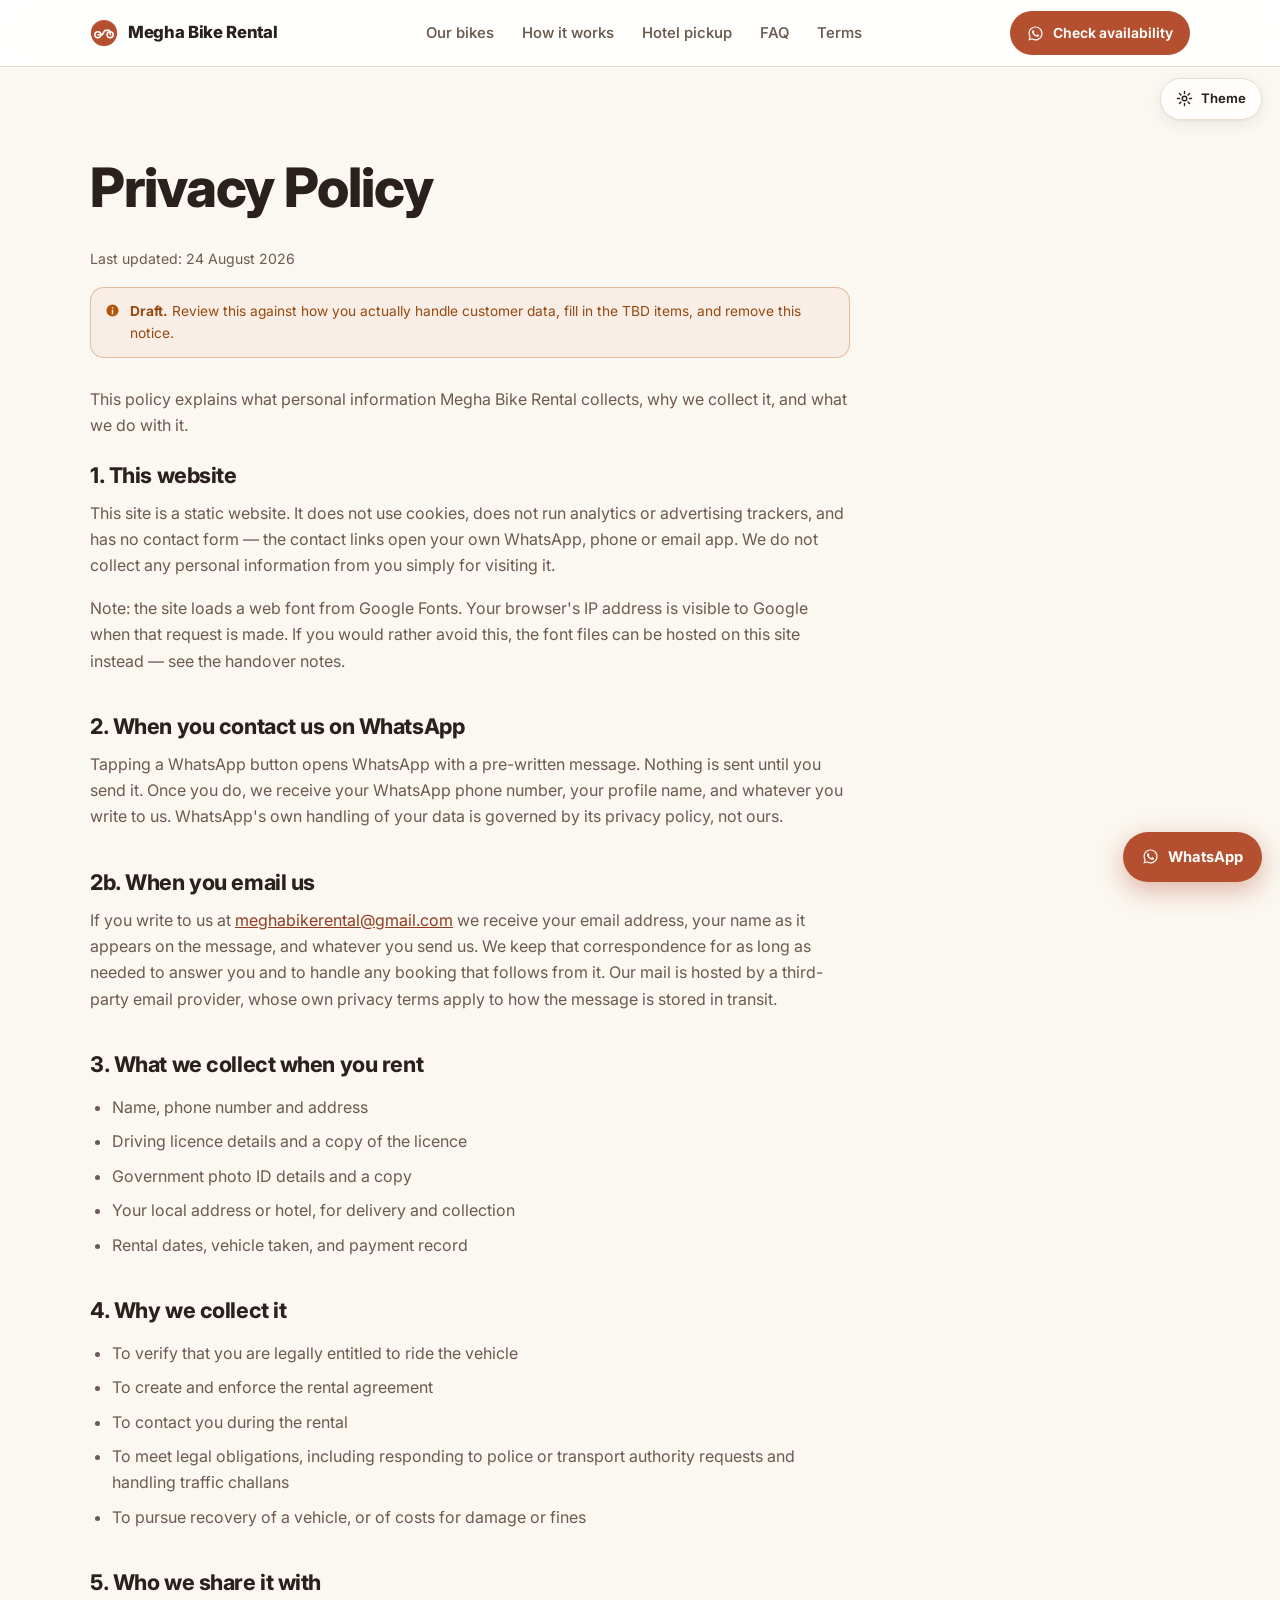
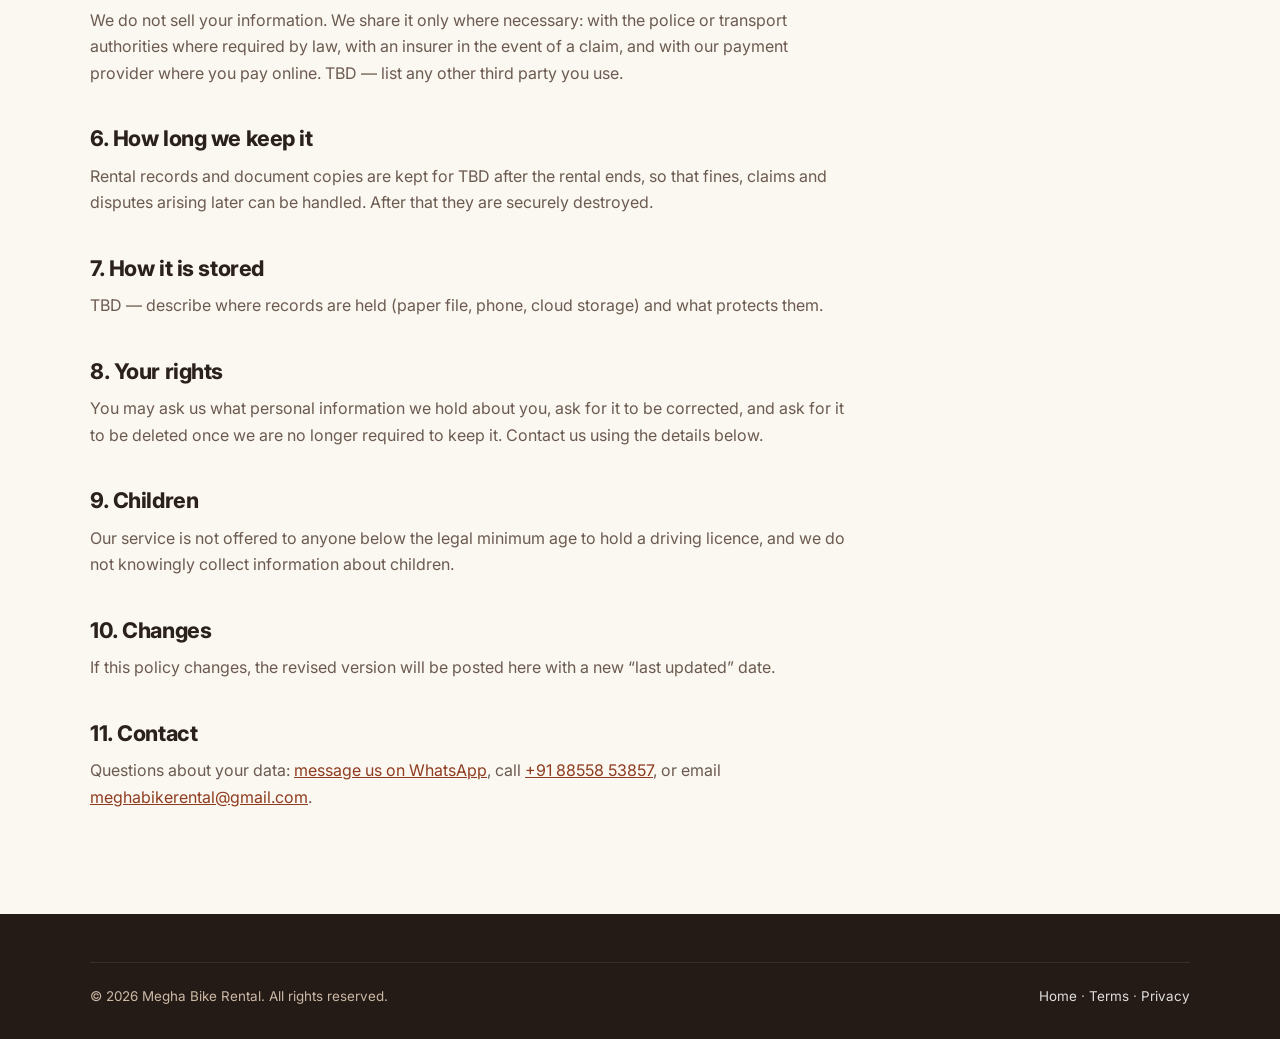
==== privacy.html @ 30ca1829 "Megha Bike Rental website Static site for a bike and scooter rental business in Shillong, Meghalaya." ====
<!DOCTYPE html>
<html lang="en-IN">
<head>
<meta charset="utf-8">
<meta name="viewport" content="width=device-width, initial-scale=1">
<title>Privacy Policy | Megha Bike Rental</title>
<meta name="description" content="How Megha Bike Rental collects, uses and protects the personal information of customers renting bikes in Shillong, Meghalaya.">
<link rel="canonical" href="https://www.meghabikerental.com/privacy.html">
<meta name="robots" content="index, follow">
<meta name="theme-color" content="#b4502f">
<link rel="icon" href="assets/images/favicon.svg" type="image/svg+xml">
<link rel="preconnect" href="https://fonts.googleapis.com">
<link rel="preconnect" href="https://fonts.gstatic.com" crossorigin>
<link rel="stylesheet" href="https://fonts.googleapis.com/css2?family=Inter:wght@400;500;600;700;800&display=swap">
<link rel="stylesheet" href="assets/css/styles.css">
<link rel="stylesheet" href="assets/css/themes.css">
<script>/* no-flash: apply saved theme before first paint (preview tool) */
(function(){try{var v=JSON.parse(localStorage.getItem('mbr-theme'));if(v&&v.palette&&v.finish){var r=document.documentElement;r.setAttribute('data-palette',v.palette);r.setAttribute('data-finish',v.finish);}}catch(e){}})();</script>
<script src="assets/js/theme.js" defer></script>
</head>
<body>
<a class="skip" href="#main">Skip to content</a>
<header class="header">
  <div class="wrap header__bar">
    <a class="logo" href="index.html">
      <svg width="28" height="28" viewBox="0 0 32 32" fill="none" aria-hidden="true">
        <circle cx="16" cy="16" r="15" fill="#b4502f"/>
        <path d="M9 21.5a3.5 3.5 0 1 0 0-7 3.5 3.5 0 0 0 0 7zm14 0a3.5 3.5 0 1 0 0-7 3.5 3.5 0 0 0 0 7z" stroke="#fff" stroke-width="1.8"/>
        <path d="M9 18h5l3-5h5l1.5 5" stroke="#fff" stroke-width="1.8" stroke-linecap="round" stroke-linejoin="round"/>
      </svg>
      <span>Megha Bike Rental</span>
    </a>
    <nav class="nav" aria-label="Main">
      <a href="index.html#fleet">Our bikes</a>
      <a href="index.html#how">How it works</a>
      <a href="index.html#pickup">Hotel pickup</a>
      <a href="index.html#faq">FAQ</a>
      <a href="terms.html">Terms</a>
    </nav>
    <a class="btn btn--wa btn--sm" data-wa href="#">Check availability</a>
  </div>
</header>
<main id="main"><section class="section"><div class="wrap"><div class="legal">
<h1>Privacy Policy</h1>
<p class="legal__updated">Last updated: 24 August 2026</p>

<div class="note" style="margin-bottom:28px">
  <svg width="15" height="15" viewBox="0 0 20 20" fill="currentColor" aria-hidden="true"><path d="M10 2a8 8 0 1 0 0 16 8 8 0 0 0 0-16zm0 3.4a1.1 1.1 0 1 1 0 2.2 1.1 1.1 0 0 1 0-2.2zM11 15H9V9h2z"/></svg>
  <span><strong>Draft.</strong> Review this against how you actually handle
  customer data, fill in the TBD items, and remove this notice.</span>
</div>

<p>This policy explains what personal information Megha Bike Rental collects, why
we collect it, and what we do with it.</p>

<h2>1. This website</h2>
<p>This site is a static website. It does not use cookies, does not run analytics
or advertising trackers, and has no contact form — the contact links open your
own WhatsApp, phone or email app. We do not collect any
personal information from you simply for visiting it.</p>
<p>Note: the site loads a web font from Google Fonts. Your browser's IP address is
visible to Google when that request is made. If you would rather avoid this, the
font files can be hosted on this site instead — see the handover notes.</p>

<h2>2. When you contact us on WhatsApp</h2>
<p>Tapping a WhatsApp button opens WhatsApp with a pre-written message. Nothing is
sent until you send it. Once you do, we receive your WhatsApp phone number, your
profile name, and whatever you write to us. WhatsApp's own handling of your data is
governed by its privacy policy, not ours.</p>

<h2>2b. When you email us</h2>
<p>If you write to us at <a data-email href="#">meghabikerental@gmail.com</a> we receive
your email address, your name as it appears on the message, and whatever you
send us. We keep that correspondence for as long as needed to answer you and to
handle any booking that follows from it. Our mail is hosted by a third-party
email provider, whose own privacy terms apply to how the message is stored in
transit.</p>

<h2>3. What we collect when you rent</h2>
<ul>
  <li>Name, phone number and address</li>
  <li>Driving licence details and a copy of the licence</li>
  <li>Government photo ID details and a copy</li>
  <li>Your local address or hotel, for delivery and collection</li>
  <li>Rental dates, vehicle taken, and payment record</li>
</ul>

<h2>4. Why we collect it</h2>
<ul>
  <li>To verify that you are legally entitled to ride the vehicle</li>
  <li>To create and enforce the rental agreement</li>
  <li>To contact you during the rental</li>
  <li>To meet legal obligations, including responding to police or transport
      authority requests and handling traffic challans</li>
  <li>To pursue recovery of a vehicle, or of costs for damage or fines</li>
</ul>

<h2>5. Who we share it with</h2>
<p>We do not sell your information. We share it only where necessary: with the
police or transport authorities where required by law, with an insurer in the event
of a claim, and with our payment provider where you pay online. TBD — list any
other third party you use.</p>

<h2>6. How long we keep it</h2>
<p>Rental records and document copies are kept for TBD after the rental ends, so
that fines, claims and disputes arising later can be handled. After that they are
securely destroyed.</p>

<h2>7. How it is stored</h2>
<p>TBD — describe where records are held (paper file, phone, cloud storage) and
what protects them.</p>

<h2>8. Your rights</h2>
<p>You may ask us what personal information we hold about you, ask for it to be
corrected, and ask for it to be deleted once we are no longer required to keep it.
Contact us using the details below.</p>

<h2>9. Children</h2>
<p>Our service is not offered to anyone below the legal minimum age to hold a
driving licence, and we do not knowingly collect information about children.</p>

<h2>10. Changes</h2>
<p>If this policy changes, the revised version will be posted here with a new
&ldquo;last updated&rdquo; date.</p>

<h2>11. Contact</h2>
<p>Questions about your data: <a data-wa href="#">message us on WhatsApp</a>,
call <a data-phone href="#">+91 88558 53857</a>, or email
<a data-email href="#">meghabikerental@gmail.com</a>.</p>
</div></div></section></main>
<footer class="footer">
  <div class="wrap">
    <div class="footer__base">
      <span>&copy; <span data-year>2026</span> Megha Bike Rental. All rights reserved.</span>
      <span><a href="index.html">Home</a> &middot; <a href="terms.html">Terms</a> &middot; <a href="privacy.html">Privacy</a></span>
    </div>
  </div>
</footer>
<a class="fab" data-wa href="#" aria-label="Check availability on WhatsApp"><span class="fab__text">WhatsApp</span></a>
<script src="assets/js/data.js"></script>
<script src="assets/js/main.js"></script>
</body>
</html>
---- assets/css/styles.css ----
/* ==========================================================================
   Megha Bike Rental — stylesheet
   Mobile-first. Edit design tokens in :root to re-skin the whole site.
   ========================================================================== */

:root {
  /* Palette tokens — overridden per theme in themes.css.
     These defaults are the "Sand & Terracotta" palette. */
  --ink:         #2b211c;
  --ink-soft:    #6b5b50;
  --ink-faint:   #9a8878;
  --accent:      #b4502f;
  --accent-2:    #8f3c20;
  --accent-tint: #f7e9e0;
  --accent-ink:  #ffffff;
  --bg:          #fbf7f1;
  --bg-2:        #f4ece0;
  --surface:     #ffffff;
  --line:        #e7dccc;
  --deep:        #2b211c;
  --deep-2:      #241b16;
  --deep-ink:    #cbb8a6;
  --deep-line:   #3b2d24;
  --header-bg:   rgba(255,255,255,.90);
  --amber:       #b45309;
  --hero-scrim:  30,22,17;

  /* Finish tokens — overridden by [data-finish] in themes.css */
  --surface-blur:   none;
  --surface-alpha:  var(--surface);
  --sheen:          none;
  --card-border:    var(--line);

  --radius:     14px;
  --radius-lg:  20px;
  --shadow:     0 1px 2px rgba(43,33,28,.06), 0 4px 16px rgba(43,33,28,.07);
  --shadow-lg:  0 2px 4px rgba(43,33,28,.07), 0 14px 34px rgba(43,33,28,.13);
  --wrap:       1140px;
  --font:       'Inter', -apple-system, BlinkMacSystemFont, 'Segoe UI', Roboto, sans-serif;
  --ease:       cubic-bezier(.22,.61,.36,1);

  /* Text on top of a dark photo scrim. Derived from the palette so the
     hero and destination cards recolour with everything else. */
  --on-photo:        #ffffff;
  --on-photo-soft:   rgba(255,255,255,.82);
  --on-photo-faint:  rgba(255,255,255,.72);
  --on-photo-accent: color-mix(in srgb, var(--accent) 46%, #ffffff);
}

*, *::before, *::after { box-sizing: border-box; }

html { scroll-behavior: smooth; -webkit-text-size-adjust: 100%; }

body {
  margin: 0;
  font-family: var(--font);
  font-size: 16px;
  line-height: 1.65;
  color: var(--ink);
  background: var(--bg);
  -webkit-font-smoothing: antialiased;
}

img { max-width: 100%; display: block; }
a { color: var(--accent-2); }

h1, h2, h3 { line-height: 1.2; letter-spacing: -.02em; margin: 0 0 .5em; }
h1 { font-size: clamp(2rem, 6vw, 3.4rem); font-weight: 800; }
h2 { font-size: clamp(1.5rem, 4vw, 2.2rem); font-weight: 750; }
h3 { font-size: 1.1rem; font-weight: 700; }
p  { margin: 0 0 1em; }

.wrap { width: 100%; max-width: var(--wrap); margin-inline: auto; padding-inline: 20px; }

.section { padding-block: clamp(48px, 9vw, 88px); }
.section--mist { background: var(--bg-2); }

.section__head { max-width: 620px; margin-bottom: 36px; }
.section__head p { color: var(--ink-soft); margin: 0; }

.eyebrow {
  display: inline-block;
  font-size: .74rem; font-weight: 700; letter-spacing: .12em;
  text-transform: uppercase; color: var(--accent-2);
  margin-bottom: 10px;
}

/* --- skip link ---------------------------------------------------------- */
.skip {
  position: absolute; left: -9999px; top: 0; z-index: 200;
  background: var(--accent); color: #fff; padding: 12px 20px;
  border-radius: 0 0 var(--radius) 0;
}
.skip:focus { left: 0; }

/* --- header ------------------------------------------------------------- */
.header {
  position: sticky; top: 0; z-index: 100;
  background: var(--header-bg);
  backdrop-filter: saturate(180%) blur(12px);
  border-bottom: 1px solid var(--line);
}
.header__bar {
  display: flex; align-items: center; justify-content: space-between;
  gap: 16px; min-height: 66px;
}
.logo {
  display: inline-flex; align-items: center; gap: 10px;
  font-weight: 800; font-size: 1.05rem; letter-spacing: -.02em;
  color: var(--ink); text-decoration: none;
}
.logo svg { flex: none; }
.logo span { white-space: nowrap; }

.nav { display: none; gap: 28px; }
.nav a {
  color: var(--ink-soft); text-decoration: none;
  font-size: .93rem; font-weight: 550;
}
.nav a:hover { color: var(--accent); }

@media (min-width: 860px) { .nav { display: flex; } }

/* --- buttons ------------------------------------------------------------ */
.btn {
  display: inline-flex; align-items: center; justify-content: center; gap: 9px;
  padding: 12px 20px;
  border: 1px solid transparent; border-radius: 999px;
  font: inherit; font-size: .93rem; font-weight: 650;
  text-decoration: none; cursor: pointer;
  transition: background .15s ease, border-color .15s ease, transform .1s ease;
}
.btn:active { transform: translateY(1px); }
.btn svg { flex: none; }

.btn--wa      { background: var(--accent); color: var(--accent-ink); }
.btn--wa:hover{ background: var(--accent-2); color: #fff; }

.btn--solid      { background: var(--accent); color: var(--accent-ink); }
.btn--solid:hover{ background: var(--accent-2); }

.btn--ghost      { background: transparent; color: var(--accent); border-color: var(--line); }
.btn--ghost:hover{ border-color: var(--accent-2); background: var(--accent-tint); }

.btn--block { width: 100%; }
.btn--sm    { padding: 10px 16px; font-size: .87rem; }

.header .btn { display: none; }
@media (min-width: 560px) { .header .btn { display: inline-flex; } }

/* --- hero --------------------------------------------------------------- */
.hero {
  position: relative;
  isolation: isolate;
  padding-block: clamp(72px, 12vw, 132px);
  border-bottom: 1px solid var(--line);
  color: #fff;
  background: var(--deep);
  overflow: hidden;
}
.hero h1 { max-width: 15ch; }
.hero__lede {
  font-size: clamp(1.02rem, 2.2vw, 1.18rem);
  color: var(--ink-soft); max-width: 54ch; margin-bottom: 28px;
}
.hero__cta { display: flex; flex-wrap: wrap; gap: 12px; margin-bottom: 34px; }

.trust {
  display: grid; grid-template-columns: repeat(2, 1fr);
  gap: 14px 24px; padding: 0; margin: 0; list-style: none;
  max-width: 620px;
}
.trust li {
  display: flex; align-items: flex-start; gap: 9px;
  font-size: .9rem; color: var(--ink-soft);
}
.trust svg { flex: none; margin-top: 3px; color: var(--accent-2); }
@media (min-width: 720px) { .trust { grid-template-columns: repeat(4, 1fr); } }

/* --- filters ------------------------------------------------------------ */
.filters {
  display: flex; flex-wrap: wrap; gap: 8px; margin-bottom: 28px;
}
.filter {
  padding: 8px 16px; border-radius: 999px;
  border: 1px solid var(--card-border); background: var(--surface-alpha);
  backdrop-filter: var(--surface-blur); -webkit-backdrop-filter: var(--surface-blur);
  font: inherit; font-size: .88rem; font-weight: 600; color: var(--ink-soft);
  cursor: pointer; transition: all .15s ease;
}
.filter:hover { border-color: var(--accent-2); color: var(--accent); }
.filter[aria-pressed="true"] {
  background: var(--accent); border-color: var(--accent); color: var(--accent-ink);
}

/* --- bike grid ---------------------------------------------------------- */
.grid {
  display: grid; gap: 22px;
  grid-template-columns: repeat(auto-fill, minmax(270px, 1fr));
}

.card {
  display: flex; flex-direction: column;
  position: relative;
  background: var(--surface-alpha);
  backdrop-filter: var(--surface-blur);
  -webkit-backdrop-filter: var(--surface-blur);
  border: 1px solid var(--card-border); border-radius: var(--radius-lg);
  overflow: hidden;
  transition: box-shadow .45s var(--ease), transform .45s var(--ease), border-color .45s var(--ease);
}
.card:hover {
  box-shadow: var(--shadow-lg); transform: translateY(-6px);
  border-color: var(--accent);
}
.card--out { opacity: .55; }
.card--out:hover { transform: none; box-shadow: none; }

.card__media {
  position: relative;
  aspect-ratio: 4 / 3;
  background: var(--bg-2);
  overflow: hidden;
}
.card__media img { width: 100%; height: 100%; object-fit: cover; }

.card__tag {
  position: absolute; top: 12px; left: 12px;
  padding: 5px 11px; border-radius: 999px;
  background: rgba(255,255,255,.94);
  font-size: .7rem; font-weight: 700; letter-spacing: .06em;
  text-transform: uppercase; color: var(--accent);
}
.card__tag--out { background: rgba(16,32,26,.82); color: #fff; }

.card__body { padding: 18px 18px 20px; display: flex; flex-direction: column; flex: 1; }
.card__body h3 { margin-bottom: 4px; }
.card__blurb {
  font-size: .88rem; color: var(--ink-soft);
  margin: 0 0 14px; flex: 1;
}

.specs {
  display: flex; flex-wrap: wrap; gap: 6px;
  padding: 0; margin: 0 0 16px; list-style: none;
}
.specs li {
  padding: 4px 10px; border-radius: 7px;
  background: var(--bg-2); border: 1px solid var(--line);
  font-size: .76rem; font-weight: 600; color: var(--ink-soft);
}

.price {
  display: flex; align-items: baseline; gap: 5px; margin-bottom: 14px;
}
.price__amt { font-size: 1.5rem; font-weight: 800; letter-spacing: -.02em; }
.price__unit { font-size: .84rem; color: var(--ink-faint); font-weight: 550; }

/* --- steps -------------------------------------------------------------- */
.steps {
  display: grid; gap: 20px; padding: 0; margin: 0; list-style: none;
  grid-template-columns: repeat(auto-fit, minmax(240px, 1fr));
  counter-reset: step;
}
.steps li {
  position: relative;
  background: var(--surface-alpha);
  backdrop-filter: var(--surface-blur);
  -webkit-backdrop-filter: var(--surface-blur);
  border: 1px solid var(--card-border);
  border-radius: var(--radius); padding: 24px 22px;
}
.steps li::before {
  counter-increment: step; content: counter(step);
  display: flex; align-items: center; justify-content: center;
  width: 34px; height: 34px; margin-bottom: 14px;
  border-radius: 999px; background: var(--accent); color: var(--accent-ink);
  font-weight: 750; font-size: .95rem;
}
.steps h3 { margin-bottom: 6px; }
.steps p { margin: 0; font-size: .9rem; color: var(--ink-soft); }

/* --- info panel (pickup / documents) ------------------------------------ */
.panels { display: grid; gap: 20px; grid-template-columns: 1fr; }
@media (min-width: 800px) { .panels { grid-template-columns: 1fr 1fr; } }

.panel {
  position: relative;
  background: var(--surface-alpha);
  backdrop-filter: var(--surface-blur);
  -webkit-backdrop-filter: var(--surface-blur);
  border: 1px solid var(--card-border);
  border-radius: var(--radius-lg); padding: 28px 26px;
}
.panel h3 { margin-bottom: 12px; }
.panel ul { padding-left: 0; margin: 0; list-style: none; }
.panel li {
  display: flex; gap: 10px; align-items: flex-start;
  padding: 8px 0; font-size: .92rem; color: var(--ink-soft);
  border-bottom: 1px solid var(--line);
}
.panel li:last-child { border-bottom: 0; }
.panel li svg { flex: none; margin-top: 4px; color: var(--accent-2); }

.note {
  display: flex; gap: 10px; align-items: flex-start;
  margin-top: 16px; padding: 12px 14px;
  background: color-mix(in srgb, var(--amber) 10%, var(--surface));
  border: 1px solid color-mix(in srgb, var(--amber) 32%, transparent);
  border-radius: var(--radius);
  font-size: .86rem; color: color-mix(in srgb, var(--amber) 78%, var(--ink));
}
.note svg { flex: none; margin-top: 3px; color: var(--amber); }

/* --- faq ---------------------------------------------------------------- */
.faq { max-width: 780px; }
.faq details {
  border-bottom: 1px solid var(--line);
  padding: 4px 0;
}
.faq summary {
  cursor: pointer; list-style: none;
  padding: 16px 34px 16px 0; position: relative;
  font-weight: 650; font-size: 1rem;
}
.faq summary::-webkit-details-marker { display: none; }
.faq summary::after {
  content: '+'; position: absolute; right: 6px; top: 50%;
  transform: translateY(-50%);
  font-size: 1.4rem; font-weight: 400; color: var(--accent-2); line-height: 1;
}
.faq details[open] summary::after { content: '\2212'; }
.faq details > p {
  margin: 0 0 18px; color: var(--ink-soft); font-size: .93rem;
  max-width: 68ch;
}

/* --- cta band ----------------------------------------------------------- */
.band {
  background: var(--deep); color: #fff;
  border-radius: var(--radius-lg);
  padding: clamp(32px, 6vw, 52px);
  text-align: center;
}
.band h2 { color: #fff; }
.band p { color: var(--deep-ink); max-width: 52ch; margin-inline: auto; margin-bottom: 24px; }

/* --- footer ------------------------------------------------------------- */
.footer {
  background: var(--deep-2); color: var(--deep-ink);
  padding-block: 48px 32px; font-size: .9rem;
}
.footer a { color: rgba(255,255,255,.86); text-decoration: none; }
.footer a:hover { color: #fff; text-decoration: underline; }
.footer__cols {
  display: grid; gap: 30px; margin-bottom: 34px;
  grid-template-columns: 1fr;
}
@media (min-width: 720px) { .footer__cols { grid-template-columns: 2fr 1fr 1fr; } }
.footer h4 {
  color: #fff; font-size: .82rem; font-weight: 700;
  letter-spacing: .1em; text-transform: uppercase; margin: 0 0 14px;
}
.footer ul { list-style: none; padding: 0; margin: 0; }
.footer li { padding: 4px 0; }
.footer__base {
  border-top: 1px solid var(--deep-line); padding-top: 22px;
  display: flex; flex-wrap: wrap; gap: 10px 20px; justify-content: space-between;
  font-size: .84rem;
}

/* --- floating whatsapp -------------------------------------------------- */
.fab {
  position: fixed; right: 18px; bottom: 18px; z-index: 90;
  display: inline-flex; align-items: center; gap: 9px;
  padding: 13px 19px; border-radius: 999px;
  background: var(--accent); color: var(--accent-ink);
  font-weight: 700; font-size: .92rem; text-decoration: none;
  box-shadow: 0 8px 26px rgba(180,80,47,.40);
}
.fab:hover { background: var(--accent-2); color: #fff; }
.fab__text { display: none; }
@media (min-width: 480px) { .fab__text { display: inline; } }

/* --- legal pages -------------------------------------------------------- */
.legal { max-width: 760px; }
.legal h2 { font-size: 1.35rem; margin-top: 40px; }
.legal h2:first-of-type { margin-top: 24px; }
.legal ul { color: var(--ink-soft); padding-left: 22px; }
.legal li { margin-bottom: 8px; }
.legal p { color: var(--ink-soft); }
.legal__updated { color: var(--ink-faint); font-size: .88rem; }

/* --- utility ------------------------------------------------------------ */
.visually-hidden {
  position: absolute; width: 1px; height: 1px; padding: 0; margin: -1px;
  overflow: hidden; clip: rect(0 0 0 0); white-space: nowrap; border: 0;
}

@media (prefers-reduced-motion: reduce) {
  html { scroll-behavior: auto; }
  *, *::before, *::after { transition: none !important; animation: none !important; }
}

/* ==========================================================================
   Photo hero
   ========================================================================== */

.hero__bg {
  position: absolute; inset: 0; z-index: -2;
  width: 100%; height: 100%; object-fit: cover;
}
.hero::after {
  content: ''; position: absolute; inset: 0; z-index: -1;
  background:
    linear-gradient(100deg, rgba(var(--hero-scrim),.92) 0%, rgba(var(--hero-scrim),.74) 46%, rgba(var(--hero-scrim),.34) 100%),
    linear-gradient(to top, rgba(var(--hero-scrim),.55) 0%, transparent 45%);
}
.hero h1 { color: #fff; }
.hero .eyebrow { color: var(--on-photo-accent); }
.hero__lede { color: var(--on-photo-soft); }
.hero__lede strong { color: #fff; }
.hero .trust li { color: var(--on-photo-faint); }
.hero .trust svg { color: var(--on-photo-accent); }
.hero .btn--ghost { color: #fff; border-color: rgba(255,255,255,.42); }
.hero .btn--ghost:hover { background: rgba(255,255,255,.12); border-color: #fff; }

.hero__credit {
  position: absolute; right: 10px; bottom: 8px; z-index: 1;
  font-size: .66rem; color: rgba(255,255,255,.5);
}
.hero__credit a { color: inherit; text-decoration: underline; }

/* ==========================================================================
   Destinations
   ========================================================================== */

.places {
  display: grid; gap: 18px; padding: 0; margin: 0; list-style: none;
  grid-template-columns: repeat(auto-fit, minmax(230px, 1fr));
}
.place {
  position: relative; overflow: hidden;
  border-radius: var(--radius-lg);
  min-height: 300px;
  display: flex; flex-direction: column; justify-content: flex-end;
  color: #fff; isolation: isolate;
}
.place img {
  position: absolute; inset: 0; z-index: -2;
  width: 100%; height: 100%; object-fit: cover;
  transition: transform .5s ease;
}
.place::after {
  content: ''; position: absolute; inset: 0; z-index: -1;
  background: linear-gradient(to top, rgba(var(--hero-scrim),.92) 8%, rgba(var(--hero-scrim),.44) 48%, rgba(var(--hero-scrim),.12) 100%);
}
.place:hover img { transform: scale(1.06); }
.place__body { padding: 20px 20px 22px; }
.place__dist {
  display: inline-block; margin-bottom: 8px;
  font-size: .7rem; font-weight: 700; letter-spacing: .1em;
  text-transform: uppercase; color: var(--on-photo-accent);
}
.place h3 { color: #fff; margin-bottom: 6px; font-size: 1.12rem; }
.place p { margin: 0; font-size: .86rem; color: var(--on-photo-faint); }

/* ==========================================================================
   Photo credits
   ========================================================================== */

.credits {
  margin-top: 34px; padding-top: 22px;
  border-top: 1px solid var(--line);
  font-size: .78rem; color: var(--ink-faint); line-height: 1.7;
}
.credits a { color: var(--ink-soft); }
.credits h4 {
  font-size: .72rem; font-weight: 700; letter-spacing: .1em;
  text-transform: uppercase; color: var(--ink-soft); margin: 0 0 8px;
}

/* Themed placeholder art for vehicles awaiting a real photograph */
.card__illus {
  width: 100%; height: 100%;
  display: flex; align-items: center; justify-content: center;
  background: var(--accent-tint);
  color: var(--accent);
}
.card__illus svg { width: 72%; height: auto; opacity: .82; }

/* Photo-less card: the badge itself asks for real photos over WhatsApp */
.card__note {
  position: absolute; right: 10px; bottom: 10px;
  padding: 5px 10px; border-radius: 7px;
  background: rgba(var(--hero-scrim),.80); color: #fff;
  font-size: .68rem; font-weight: 600; letter-spacing: .03em;
  text-decoration: none;
  transition: background .2s var(--ease);
}
a.card__note:hover { background: var(--accent); color: var(--accent-ink); }

/* keep the price block pinned to the bottom so buttons align across a row */
.card__blurb { flex: 0 0 auto; }
.price { margin-top: auto; }
---- assets/css/themes.css ----
/* ==========================================================================
   Megha Bike Rental — palettes & finishes
   --------------------------------------------------------------------------
   Applied by assets/js/theme.js as attributes on <html>:
       data-palette="sand|obsidian|glacier|abyss|midnight|carbon"
       data-finish="matte|crystal|water"
   Once a combination is chosen, copy its tokens into :root in styles.css and
   delete the picker. See docs/HANDOVER.md.
   ========================================================================== */

/* ==========================================================================
   1. PALETTES
   ========================================================================== */

/* --- Sand & Terracotta — warm, light, earthy -------------------------- */
[data-palette="sand"] {
  --ink:#2b211c; --ink-soft:#6b5b50; --ink-faint:#9a8878;
  --accent:#b4502f; --accent-2:#8f3c20; --accent-tint:#f7e9e0; --accent-ink:#fff;
  --bg:#fbf7f1; --bg-2:#f4ece0; --surface:#ffffff; --line:#e7dccc;
  --deep:#2b211c; --deep-2:#241b16; --deep-ink:#cbb8a6; --deep-line:#3b2d24;
  --header-bg:rgba(255,255,255,.90); --hero-scrim:30,22,17;
  --shadow:0 1px 2px rgba(43,33,28,.06), 0 4px 16px rgba(43,33,28,.07);
  --shadow-lg:0 2px 4px rgba(43,33,28,.07), 0 18px 40px rgba(43,33,28,.15);
}

/* --- Obsidian & Copper — dark, warm metal, showroom ------------------- */
[data-palette="obsidian"] {
  --ink:#f4efe9; --ink-soft:#b3a89d; --ink-faint:#8a7d71;
  --accent:#c87137; --accent-2:#e08b4d; --accent-tint:#2a1f17; --accent-ink:#14100c;
  --bg:#100d0b; --bg-2:#181310; --surface:#1c1613; --line:#2e2620;
  --deep:#0b0908; --deep-2:#0b0908; --deep-ink:#a89c90; --deep-line:#241d18;
  --header-bg:rgba(16,13,11,.86); --hero-scrim:8,6,5;
  --shadow:0 1px 2px rgba(0,0,0,.5), 0 4px 18px rgba(0,0,0,.42);
  --shadow-lg:0 2px 6px rgba(0,0,0,.5), 0 22px 48px rgba(0,0,0,.62);
}

/* --- Glacier & Ice — cool, bright, crystalline ------------------------ */
[data-palette="glacier"] {
  --ink:#111d28; --ink-soft:#516475; --ink-faint:#8296a8;
  --accent:#0f6fa8; --accent-2:#0a5482; --accent-tint:#e2f0f9; --accent-ink:#fff;
  --bg:#f4f9fc; --bg-2:#e6f1f8; --surface:#ffffff; --line:#d3e3ee;
  --deep:#0e2233; --deep-2:#0b1b29; --deep-ink:#a9c2d4; --deep-line:#1d3a52;
  --header-bg:rgba(255,255,255,.86); --hero-scrim:10,26,40;
  --shadow:0 1px 2px rgba(17,45,64,.06), 0 4px 18px rgba(17,45,64,.09);
  --shadow-lg:0 2px 6px rgba(17,45,64,.09), 0 20px 44px rgba(17,45,64,.16);
}

/* --- Deep Water — dark blue, fluid, oceanic --------------------------- */
[data-palette="abyss"] {
  --ink:#eaf4fb; --ink-soft:#9fb9cd; --ink-faint:#7590a6;
  --accent:#2ea3d6; --accent-2:#57c4ee; --accent-tint:#0e2b3d; --accent-ink:#04151f;
  --bg:#08151f; --bg-2:#0c1e2c; --surface:#102636; --line:#1c3a50;
  --deep:#050e15; --deep-2:#050e15; --deep-ink:#93aec2; --deep-line:#17303f;
  --header-bg:rgba(8,21,31,.84); --hero-scrim:3,11,17;
  --shadow:0 1px 2px rgba(0,0,0,.46), 0 4px 20px rgba(0,20,35,.5);
  --shadow-lg:0 2px 6px rgba(0,0,0,.5), 0 24px 52px rgba(0,24,42,.66);
}

/* --- Midnight & Champagne — black + gold, luxury ---------------------- */
[data-palette="midnight"] {
  --ink:#f6f2e9; --ink-soft:#b8b0a1; --ink-faint:#8d8578;
  --accent:#c9a961; --accent-2:#e0c384; --accent-tint:#261f13; --accent-ink:#14110a;
  --bg:#0c0c0e; --bg-2:#131316; --surface:#18181c; --line:#2a2a30;
  --deep:#08080a; --deep-2:#08080a; --deep-ink:#a9a396; --deep-line:#222228;
  --header-bg:rgba(12,12,14,.86); --hero-scrim:5,5,7;
  --shadow:0 1px 2px rgba(0,0,0,.55), 0 4px 18px rgba(0,0,0,.45);
  --shadow-lg:0 2px 6px rgba(0,0,0,.55), 0 22px 50px rgba(0,0,0,.68);
}

/* --- Carbon & Racing Red — automotive, high contrast ------------------ */
[data-palette="carbon"] {
  --ink:#f2f3f5; --ink-soft:#a9aeb5; --ink-faint:#7d838b;
  --accent:#d81f2a; --accent-2:#f0343f; --accent-tint:#2a1214; --accent-ink:#fff;
  --bg:#0d0f11; --bg-2:#15181b; --surface:#191d21; --line:#282e34;
  --deep:#08090b; --deep-2:#08090b; --deep-ink:#9aa1a8; --deep-line:#22282e;
  --header-bg:rgba(13,15,17,.86); --hero-scrim:5,6,7;
  --shadow:0 1px 2px rgba(0,0,0,.5), 0 4px 18px rgba(0,0,0,.44);
  --shadow-lg:0 2px 6px rgba(0,0,0,.5), 0 22px 50px rgba(0,0,0,.66);
}


/* --- Ivory & Ink — light monochrome, editorial ------------------------ */
[data-palette="ivory"] {
  --ink:#16181a; --ink-soft:#5d6266; --ink-faint:#8d9296;
  --accent:#16181a; --accent-2:#3a3f44; --accent-tint:#eceef0; --accent-ink:#fff;
  --bg:#fafafa; --bg-2:#f1f2f3; --surface:#ffffff; --line:#e2e4e6;
  --deep:#16181a; --deep-2:#101214; --deep-ink:#a8adb2; --deep-line:#2a2d30;
  --header-bg:rgba(255,255,255,.90); --hero-scrim:16,18,20;
  --shadow:0 1px 2px rgba(20,22,24,.05), 0 4px 16px rgba(20,22,24,.07);
  --shadow-lg:0 2px 6px rgba(20,22,24,.08), 0 18px 42px rgba(20,22,24,.14);
}

/* --- Steel & Electric — cool grey, vivid blue ------------------------- */
[data-palette="steel"] {
  --ink:#141a21; --ink-soft:#556170; --ink-faint:#8492a1;
  --accent:#1f5fe0; --accent-2:#1746a8; --accent-tint:#e4ecfd; --accent-ink:#fff;
  --bg:#f6f8fa; --bg-2:#eaeef3; --surface:#ffffff; --line:#dbe2ea;
  --deep:#111820; --deep-2:#0c1218; --deep-ink:#a3b1c0; --deep-line:#232d38;
  --header-bg:rgba(255,255,255,.88); --hero-scrim:12,18,26;
  --shadow:0 1px 2px rgba(18,26,36,.06), 0 4px 18px rgba(18,26,36,.09);
  --shadow-lg:0 2px 6px rgba(18,26,36,.09), 0 20px 46px rgba(18,26,36,.16);
}

/* --- Espresso & Cream — dark warm leather ----------------------------- */
[data-palette="espresso"] {
  --ink:#f5ece1; --ink-soft:#b8a696; --ink-faint:#8f7f70;
  --accent:#d9a066; --accent-2:#f0bd85; --accent-tint:#2b2018; --accent-ink:#1b1309;
  --bg:#161009; --bg-2:#1f170e; --surface:#241b11; --line:#382b1d;
  --deep:#0f0b06; --deep-2:#0f0b06; --deep-ink:#ab9a89; --deep-line:#2c2116;
  --header-bg:rgba(22,16,9,.86); --hero-scrim:11,8,4;
  --shadow:0 1px 2px rgba(0,0,0,.5), 0 4px 18px rgba(0,0,0,.44);
  --shadow-lg:0 2px 6px rgba(0,0,0,.5), 0 22px 50px rgba(0,0,0,.64);
}

/* --- Burgundy & Brass — deep wine, warm metal ------------------------- */
[data-palette="burgundy"] {
  --ink:#f6ebe9; --ink-soft:#c0a3a2; --ink-faint:#977e7d;
  --accent:#c9a227; --accent-2:#e3bf4c; --accent-tint:#2c1418; --accent-ink:#170f04;
  --bg:#150a0d; --bg-2:#1f1014; --surface:#251418; --line:#3a2126;
  --deep:#0e0608; --deep-2:#0e0608; --deep-ink:#b09795; --deep-line:#2e191d;
  --header-bg:rgba(21,10,13,.86); --hero-scrim:10,5,7;
  --shadow:0 1px 2px rgba(0,0,0,.5), 0 4px 18px rgba(0,0,0,.44);
  --shadow-lg:0 2px 6px rgba(0,0,0,.5), 0 22px 50px rgba(0,0,0,.64);
}

/* --- Gunmetal & Chrome — dark monochrome, industrial ------------------ */
[data-palette="gunmetal"] {
  --ink:#eef1f4; --ink-soft:#a4acb4; --ink-faint:#7b838b;
  --accent:#8fa3b8; --accent-2:#bccadb; --accent-tint:#1e242a; --accent-ink:#0d1216;
  --bg:#101418; --bg-2:#171c21; --surface:#1b2126; --line:#2a3238;
  --deep:#0a0d10; --deep-2:#0a0d10; --deep-ink:#98a1a9; --deep-line:#232a30;
  --header-bg:rgba(16,20,24,.86); --hero-scrim:6,8,10;
  --shadow:0 1px 2px rgba(0,0,0,.48), 0 4px 18px rgba(0,0,0,.42);
  --shadow-lg:0 2px 6px rgba(0,0,0,.5), 0 22px 50px rgba(0,0,0,.62);
}

/* --- Dusk & Coral — indigo night, warm coral -------------------------- */
[data-palette="dusk"] {
  --ink:#f0eefb; --ink-soft:#a9a4cc; --ink-faint:#837ea6;
  --accent:#f2694f; --accent-2:#ff8a72; --accent-tint:#241d3d; --accent-ink:#fff;
  --bg:#0f0d1c; --bg-2:#171429; --surface:#1c1832; --line:#2c2649;
  --deep:#0a0814; --deep-2:#0a0814; --deep-ink:#9b95bd; --deep-line:#241f3c;
  --header-bg:rgba(15,13,28,.86); --hero-scrim:7,6,14;
  --shadow:0 1px 2px rgba(0,0,0,.46), 0 4px 20px rgba(10,5,30,.5);
  --shadow-lg:0 2px 6px rgba(0,0,0,.5), 0 24px 52px rgba(10,5,30,.66);
}

/* ==========================================================================
   2. FINISHES
   ========================================================================== */

/* --- Matte — solid surfaces, crisp hairlines -------------------------- */
[data-finish="matte"] {
  --surface-alpha: var(--surface);
  --surface-blur: none;
  --card-border: var(--line);
}

/* --- Crystal — frosted glass, specular edge --------------------------- */
[data-finish="crystal"] {
  --surface-alpha: color-mix(in srgb, var(--surface) 62%, transparent);
  --surface-blur: blur(18px) saturate(165%);
  --card-border: color-mix(in srgb, var(--ink) 12%, transparent);
}
[data-finish="crystal"] .card,
[data-finish="crystal"] .panel,
[data-finish="crystal"] .steps li { overflow: hidden; }

/* specular sheen across the top-left of every glass surface */
[data-finish="crystal"] .card::before,
[data-finish="crystal"] .panel::before,
[data-finish="crystal"] .steps li::before,
[data-finish="crystal"] .band::before {
  content: ''; position: absolute; inset: 0; pointer-events: none; z-index: 3;
  background: linear-gradient(135deg,
    color-mix(in srgb, #fff 34%, transparent) 0%,
    transparent 34%,
    transparent 62%,
    color-mix(in srgb, #fff 10%, transparent) 100%);
  mix-blend-mode: soft-light;
}
/* keep the numbered-step counter above its own sheen */
[data-finish="crystal"] .steps li::before {
  content: counter(step);
  display: flex; align-items: center; justify-content: center;
  position: static; inset: auto; width: 34px; height: 34px;
  background: var(--accent); color: var(--accent-ink);
  border-radius: 999px; margin-bottom: 14px; mix-blend-mode: normal;
}
[data-finish="crystal"] .band { position: relative; overflow: hidden; }
[data-finish="crystal"] .header { backdrop-filter: blur(20px) saturate(180%); }
[data-finish="crystal"] .card:hover {
  border-color: color-mix(in srgb, var(--accent) 55%, transparent);
  box-shadow: var(--shadow-lg), 0 0 0 1px color-mix(in srgb, #fff 14%, transparent) inset;
}

/* --- Water — fluid surfaces, slow caustic drift ----------------------- */
[data-finish="water"] {
  --surface-alpha: color-mix(in srgb, var(--surface) 72%, transparent);
  --surface-blur: blur(14px) saturate(150%);
  --card-border: color-mix(in srgb, var(--accent) 22%, transparent);
}
[data-finish="water"] body {
  background-image:
    radial-gradient(1100px 620px at 8% -8%,  color-mix(in srgb, var(--accent) 15%, transparent) 0%, transparent 62%),
    radial-gradient(950px 560px at 96% 12%,  color-mix(in srgb, var(--accent-2) 13%, transparent) 0%, transparent 58%),
    radial-gradient(900px 700px at 46% 108%, color-mix(in srgb, var(--accent) 11%, transparent) 0%, transparent 62%);
  background-attachment: fixed;
}
[data-finish="water"] .card,
[data-finish="water"] .panel,
[data-finish="water"] .steps li { position: relative; overflow: hidden; }

/* slow drifting sheen, like light moving over water */
[data-finish="water"] .card::after {
  content: ''; position: absolute; inset: -40%; pointer-events: none; z-index: 3;
  background: linear-gradient(115deg,
    transparent 38%,
    color-mix(in srgb, #fff 22%, transparent) 48%,
    transparent 58%);
  transform: translateX(-60%);
  transition: transform 1.15s var(--ease);
}
[data-finish="water"] .card:hover::after { transform: translateX(60%); }
[data-finish="water"] .card:hover {
  border-color: color-mix(in srgb, var(--accent) 62%, transparent);
}
[data-finish="water"] .btn {
  position: relative; overflow: hidden;
}
[data-finish="water"] .btn--wa::after {
  content: ''; position: absolute; inset: 0;
  background: radial-gradient(120px 60px at var(--mx,50%) var(--my,50%),
    color-mix(in srgb, #fff 30%, transparent) 0%, transparent 70%);
  opacity: 0; transition: opacity .4s var(--ease);
}
[data-finish="water"] .btn--wa:hover::after { opacity: 1; }


/* --- Metal — brushed metallic surfaces, hard specular edge ------------ */
[data-finish="metal"] {
  --surface-alpha: var(--surface);
  --surface-blur: none;
  --card-border: color-mix(in srgb, var(--ink) 16%, transparent);
}
[data-finish="metal"] .card,
[data-finish="metal"] .panel,
[data-finish="metal"] .steps li {
  background-image: linear-gradient(160deg,
    color-mix(in srgb, var(--ink) 6%, transparent) 0%,
    transparent 26%,
    transparent 74%,
    color-mix(in srgb, var(--ink) 4%, transparent) 100%);
}
[data-finish="metal"] .card { position: relative; }
/* hard highlight along the top edge, like light on a bevelled panel */
[data-finish="metal"] .card::before,
[data-finish="metal"] .panel::before {
  content: ''; position: absolute; top: 0; left: 0; right: 0; height: 1px;
  z-index: 4; pointer-events: none;
  background: linear-gradient(90deg, transparent,
    color-mix(in srgb, #fff 46%, transparent) 22%,
    color-mix(in srgb, #fff 46%, transparent) 78%, transparent);
}
[data-finish="metal"] .btn--wa {
  background-image: linear-gradient(180deg,
    color-mix(in srgb, #fff 20%, transparent), transparent 58%);
}
[data-finish="metal"] .card:hover { border-color: var(--accent); }

/* --- Vapour — soft diffused glow, no hard edges ----------------------- */
[data-finish="vapour"] {
  --surface-alpha: color-mix(in srgb, var(--surface) 78%, transparent);
  --surface-blur: blur(26px) saturate(120%);
  --card-border: transparent;
}
[data-finish="vapour"] .card,
[data-finish="vapour"] .panel,
[data-finish="vapour"] .steps li {
  box-shadow: 0 10px 40px color-mix(in srgb, var(--ink) 12%, transparent);
}
[data-finish="vapour"] .card:hover {
  box-shadow: 0 18px 60px color-mix(in srgb, var(--accent) 26%, transparent);
  border-color: transparent;
}
[data-finish="vapour"] body {
  background-image:
    radial-gradient(1200px 700px at 20% -10%, color-mix(in srgb, var(--accent) 9%, transparent) 0%, transparent 60%),
    radial-gradient(1000px 620px at 88% 20%, color-mix(in srgb, var(--accent-2) 8%, transparent) 0%, transparent 58%);
  background-attachment: fixed;
}

/* ==========================================================================
   3. Dark-palette corrections
   Photographs and the fixed white text blocks need help on dark backgrounds.
   ========================================================================== */

[data-palette="obsidian"] .card__media,
[data-palette="abyss"] .card__media,
[data-palette="midnight"] .card__media,
[data-palette="carbon"] .card__media,
[data-palette="espresso"] .card__media,
[data-palette="burgundy"] .card__media,
[data-palette="gunmetal"] .card__media,
[data-palette="dusk"] .card__media { background: var(--bg-2); }

[data-palette="obsidian"] .specs li,
[data-palette="abyss"] .specs li,
[data-palette="midnight"] .specs li,
[data-palette="carbon"] .specs li,
[data-palette="espresso"] .specs li,
[data-palette="burgundy"] .specs li,
[data-palette="gunmetal"] .specs li,
[data-palette="dusk"] .specs li { background: var(--bg-2); border-color: var(--line); }

[data-palette="obsidian"] .card__tag,
[data-palette="abyss"] .card__tag,
[data-palette="midnight"] .card__tag,
[data-palette="carbon"] .card__tag,
[data-palette="espresso"] .card__tag,
[data-palette="burgundy"] .card__tag,
[data-palette="gunmetal"] .card__tag,
[data-palette="dusk"] .card__tag {
  background: rgba(0,0,0,.62); color: var(--accent-2);
  backdrop-filter: blur(6px);
}

[data-palette="obsidian"] .note,
[data-palette="abyss"] .note,
[data-palette="midnight"] .note,
[data-palette="carbon"] .note,
[data-palette="espresso"] .note,
[data-palette="burgundy"] .note,
[data-palette="gunmetal"] .note,
[data-palette="dusk"] .note {
  background: color-mix(in srgb, var(--amber) 14%, transparent);
  border-color: color-mix(in srgb, var(--amber) 34%, transparent);
  color: #f0c98a;
}
[data-palette="obsidian"] .note svg,
[data-palette="abyss"] .note svg,
[data-palette="midnight"] .note svg,
[data-palette="carbon"] .note svg,
[data-palette="espresso"] .note svg,
[data-palette="burgundy"] .note svg,
[data-palette="gunmetal"] .note svg,
[data-palette="dusk"] .note svg { color: #f0c98a; }

[data-palette="obsidian"] .band,
[data-palette="abyss"] .band,
[data-palette="midnight"] .band,
[data-palette="carbon"] .band,
[data-palette="espresso"] .band,
[data-palette="burgundy"] .band,
[data-palette="gunmetal"] .band,
[data-palette="dusk"] .band { border: 1px solid var(--line); }

@media (prefers-reduced-motion: reduce) {
  [data-finish="water"] .card::after { display: none; }
  [data-finish="metal"] .card { transition: none; }
}

/* ==========================================================================
   4. Theme picker  [PREVIEW TOOL — delete with assets/js/theme.js]
   ========================================================================== */

.tp {
  position: fixed; top: 78px; right: 18px; z-index: 120;
  font-family: var(--font);
}

.tp__toggle {
  display: inline-flex; align-items: center; gap: 8px;
  padding: 9px 15px; border-radius: 999px;
  border: 1px solid var(--card-border);
  background: color-mix(in srgb, var(--surface) 84%, transparent);
  backdrop-filter: blur(16px) saturate(160%);
  -webkit-backdrop-filter: blur(16px) saturate(160%);
  color: var(--ink); font: inherit; font-size: .82rem; font-weight: 650;
  cursor: pointer; box-shadow: var(--shadow);
  transition: border-color .3s var(--ease), transform .2s var(--ease);
}
.tp__toggle:hover { border-color: var(--accent); transform: translateY(-1px); }

.tp__panel {
  position: absolute; top: calc(100% + 10px); right: 0;
  width: min(316px, calc(100vw - 36px));
  max-height: min(74vh, 620px); overflow-y: auto;
  padding: 18px; border-radius: 16px;
  border: 1px solid var(--card-border);
  background: color-mix(in srgb, var(--surface) 92%, transparent);
  backdrop-filter: blur(24px) saturate(170%);
  -webkit-backdrop-filter: blur(24px) saturate(170%);
  box-shadow: var(--shadow-lg);
}

.tp__head { margin-bottom: 16px; }
.tp__head strong { display: block; font-size: .95rem; color: var(--ink); }
.tp__head span { font-size: .74rem; color: var(--ink-faint); }

.tp__group { margin-bottom: 16px; }
.tp__group h5 {
  margin: 0 0 8px; font-size: .68rem; font-weight: 700;
  letter-spacing: .12em; text-transform: uppercase; color: var(--ink-faint);
}
.tp__opts { display: flex; flex-direction: column; gap: 5px; }

.tp__opt {
  display: flex; align-items: center; gap: 11px;
  width: 100%; padding: 9px 11px; text-align: left;
  border: 1px solid transparent; border-radius: 11px;
  background: transparent; font: inherit; color: var(--ink);
  cursor: pointer; transition: background .2s var(--ease), border-color .2s var(--ease);
}
.tp__opt:hover { background: color-mix(in srgb, var(--ink) 7%, transparent); }
.tp__opt[aria-pressed="true"] {
  border-color: var(--accent);
  background: color-mix(in srgb, var(--accent) 14%, transparent);
}

.tp__sw { display: inline-flex; flex: none; border-radius: 6px; overflow: hidden; }
.tp__sw i { width: 13px; height: 26px; display: block; }

.tp__txt { display: flex; flex-direction: column; line-height: 1.35; min-width: 0; }
.tp__txt b  { font-size: .84rem; font-weight: 650; }
.tp__txt em { font-size: .71rem; font-style: normal; color: var(--ink-faint); }

.tp__cur {
  margin: 0; padding-top: 12px; border-top: 1px solid var(--card-border);
  font-family: ui-monospace, SFMono-Regular, Menlo, monospace;
  font-size: .66rem; color: var(--ink-faint); word-break: break-all;
}

@media (max-width: 560px) {
  .tp { top: auto; bottom: 84px; right: 14px; }
  .tp__panel { top: auto; bottom: calc(100% + 10px); }
}
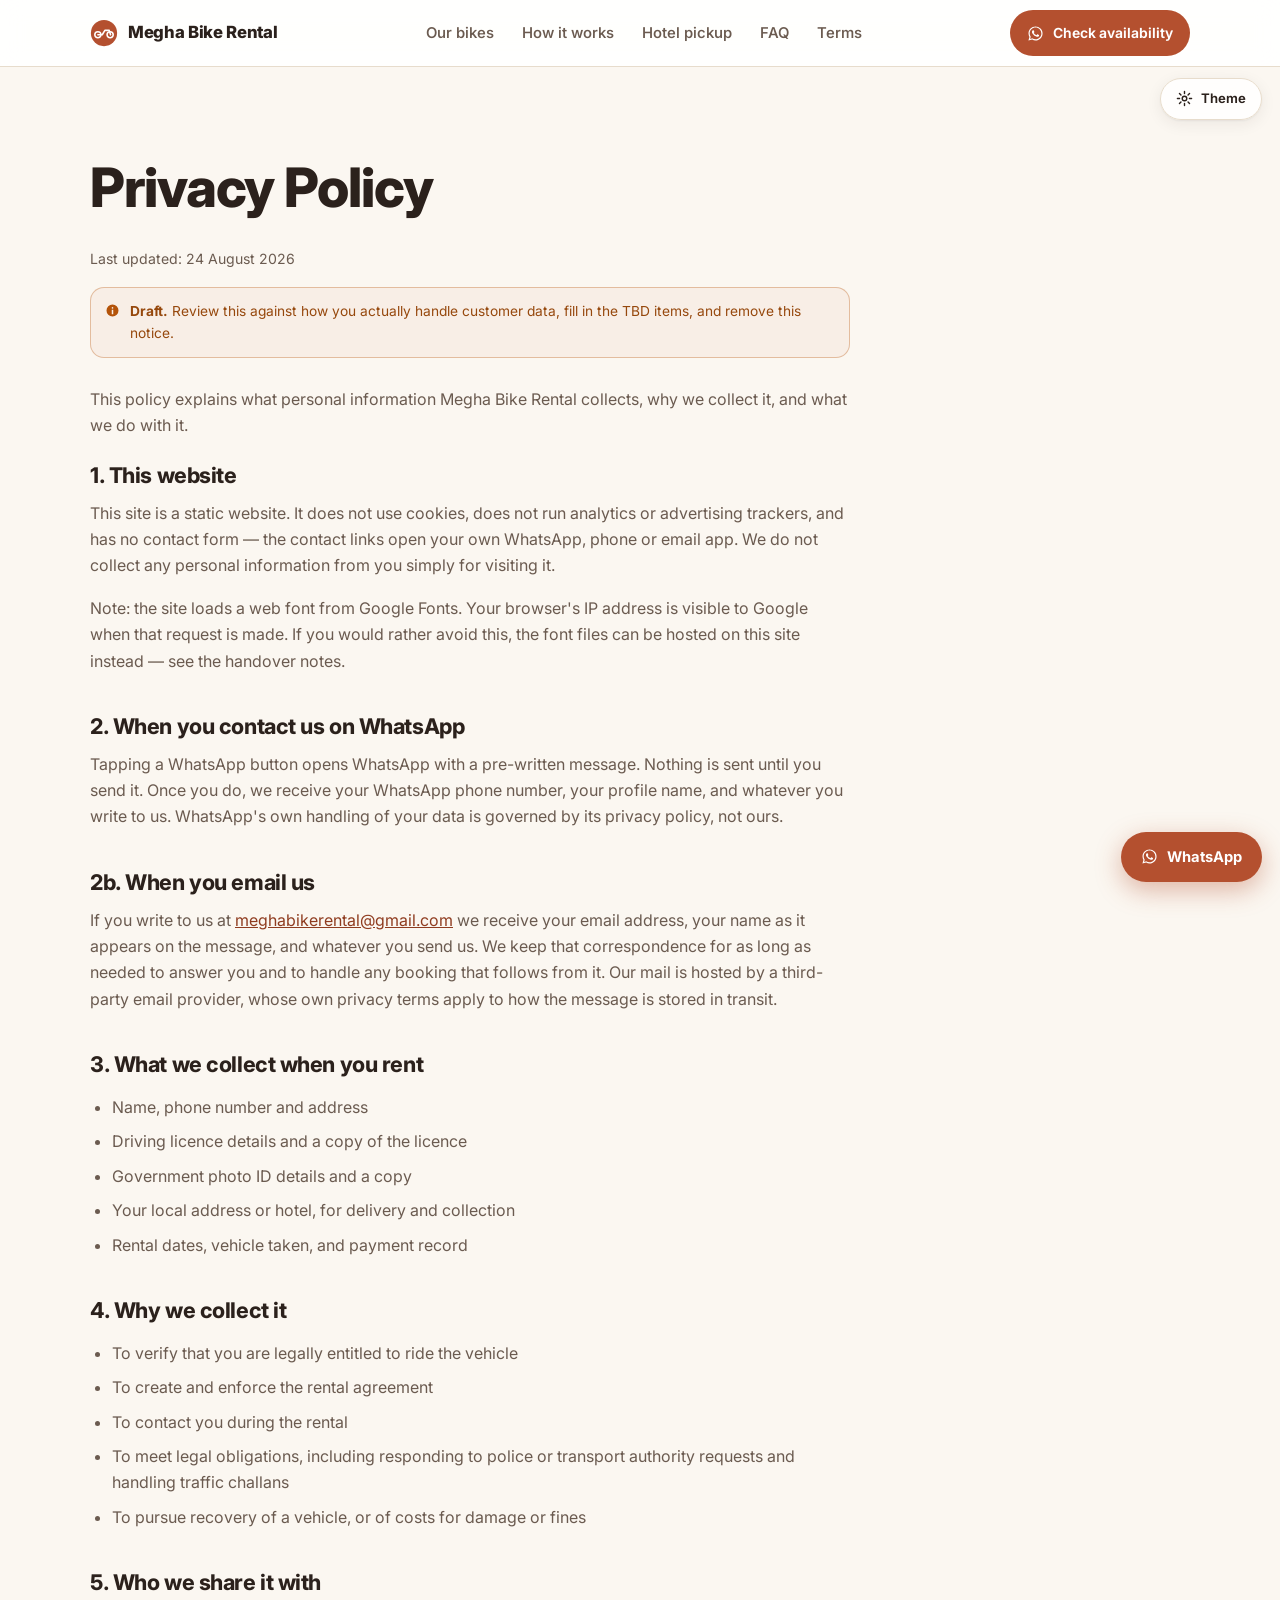
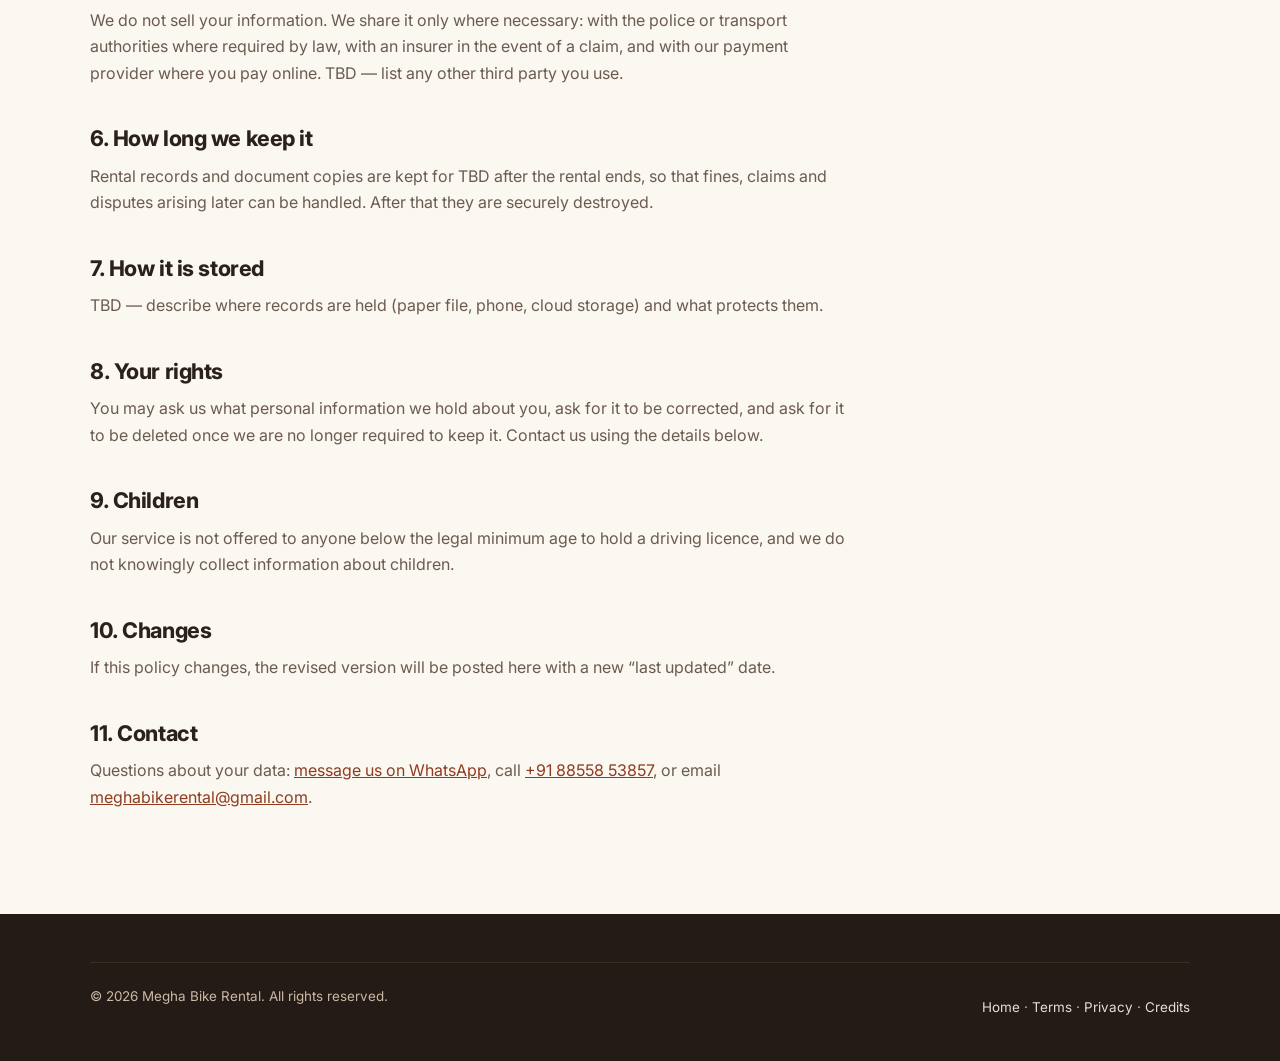
==== commit 090a059c: "Attribution-free photography, credits page, responsive fixes Photography: - All landscapes replaced " ====
--- a/privacy.html
+++ b/privacy.html
@@ -132,7 +132,7 @@
   <div class="wrap">
     <div class="footer__base">
       <span>&copy; <span data-year>2026</span> Megha Bike Rental. All rights reserved.</span>
-      <span><a href="index.html">Home</a> &middot; <a href="terms.html">Terms</a> &middot; <a href="privacy.html">Privacy</a></span>
+      <span><a href="index.html">Home</a> &middot; <a href="terms.html">Terms</a> &middot; <a href="privacy.html">Privacy</a> &middot; <a href="credits.html">Credits</a></span>
     </div>
   </div>
 </footer>
--- a/assets/css/styles.css
+++ b/assets/css/styles.css
@@ -80,7 +80,7 @@
 
 .eyebrow {
   display: inline-block;
-  font-size: .74rem; font-weight: 700; letter-spacing: .12em;
+  font-size: .78rem; font-weight: 700; letter-spacing: .12em;
   text-transform: uppercase; color: var(--accent-2);
   margin-bottom: 10px;
 }
@@ -106,6 +106,7 @@
 }
 .logo {
   display: inline-flex; align-items: center; gap: 10px;
+  min-height: 44px;
   font-weight: 800; font-size: 1.05rem; letter-spacing: -.02em;
   color: var(--ink); text-decoration: none;
 }
@@ -114,6 +115,7 @@
 
 .nav { display: none; gap: 28px; }
 .nav a {
+  display: inline-flex; align-items: center; min-height: 44px;
   color: var(--ink-soft); text-decoration: none;
   font-size: .93rem; font-weight: 550;
 }
@@ -124,7 +126,7 @@
 /* --- buttons ------------------------------------------------------------ */
 .btn {
   display: inline-flex; align-items: center; justify-content: center; gap: 9px;
-  padding: 12px 20px;
+  min-height: 46px; padding: 12px 22px;
   border: 1px solid transparent; border-radius: 999px;
   font: inherit; font-size: .93rem; font-weight: 650;
   text-decoration: none; cursor: pointer;
@@ -182,7 +184,7 @@
   display: flex; flex-wrap: wrap; gap: 8px; margin-bottom: 28px;
 }
 .filter {
-  padding: 8px 16px; border-radius: 999px;
+  min-height: 44px; padding: 8px 18px; border-radius: 999px;
   border: 1px solid var(--card-border); background: var(--surface-alpha);
   backdrop-filter: var(--surface-blur); -webkit-backdrop-filter: var(--surface-blur);
   font: inherit; font-size: .88rem; font-weight: 600; color: var(--ink-soft);
@@ -196,7 +198,7 @@
 /* --- bike grid ---------------------------------------------------------- */
 .grid {
   display: grid; gap: 22px;
-  grid-template-columns: repeat(auto-fill, minmax(270px, 1fr));
+  grid-template-columns: repeat(auto-fill, minmax(min(270px, 100%), 1fr));
 }
 
 .card {
@@ -228,7 +230,7 @@
   position: absolute; top: 12px; left: 12px;
   padding: 5px 11px; border-radius: 999px;
   background: rgba(255,255,255,.94);
-  font-size: .7rem; font-weight: 700; letter-spacing: .06em;
+  font-size: .75rem; font-weight: 700; letter-spacing: .06em;
   text-transform: uppercase; color: var(--accent);
 }
 .card__tag--out { background: rgba(16,32,26,.82); color: #fff; }
@@ -259,7 +261,7 @@
 /* --- steps -------------------------------------------------------------- */
 .steps {
   display: grid; gap: 20px; padding: 0; margin: 0; list-style: none;
-  grid-template-columns: repeat(auto-fit, minmax(240px, 1fr));
+  grid-template-columns: repeat(auto-fit, minmax(min(240px, 100%), 1fr));
   counter-reset: step;
 }
 .steps li {
@@ -372,8 +374,8 @@
 /* --- floating whatsapp -------------------------------------------------- */
 .fab {
   position: fixed; right: 18px; bottom: 18px; z-index: 90;
-  display: inline-flex; align-items: center; gap: 9px;
-  padding: 13px 19px; border-radius: 999px;
+  display: inline-flex; align-items: center; justify-content: center; gap: 9px;
+  min-height: 48px; padding: 13px 20px; border-radius: 999px;
   background: var(--accent); color: var(--accent-ink);
   font-weight: 700; font-size: .92rem; text-decoration: none;
   box-shadow: 0 8px 26px rgba(180,80,47,.40);
@@ -437,7 +439,7 @@
 
 .places {
   display: grid; gap: 18px; padding: 0; margin: 0; list-style: none;
-  grid-template-columns: repeat(auto-fit, minmax(230px, 1fr));
+  grid-template-columns: repeat(auto-fit, minmax(min(230px, 100%), 1fr));
 }
 .place {
   position: relative; overflow: hidden;
@@ -459,7 +461,7 @@
 .place__body { padding: 20px 20px 22px; }
 .place__dist {
   display: inline-block; margin-bottom: 8px;
-  font-size: .7rem; font-weight: 700; letter-spacing: .1em;
+  font-size: .75rem; font-weight: 700; letter-spacing: .1em;
   text-transform: uppercase; color: var(--on-photo-accent);
 }
 .place h3 { color: #fff; margin-bottom: 6px; font-size: 1.12rem; }
@@ -494,12 +496,29 @@
   position: absolute; right: 10px; bottom: 10px;
   padding: 5px 10px; border-radius: 7px;
   background: rgba(var(--hero-scrim),.80); color: #fff;
-  font-size: .68rem; font-weight: 600; letter-spacing: .03em;
+  font-size: .75rem; font-weight: 600; letter-spacing: .03em;
   text-decoration: none;
   transition: background .2s var(--ease);
+}
+a.card__note {
+  display: inline-flex; align-items: center; min-height: 40px; padding: 6px 12px;
 }
 a.card__note:hover { background: var(--accent); color: var(--accent-ink); }
 
 /* keep the price block pinned to the bottom so buttons align across a row */
 .card__blurb { flex: 0 0 auto; }
 .price { margin-top: auto; }
+
+/* ==========================================================================
+   Touch targets — footer and base links are navigation, not body copy
+   ========================================================================== */
+
+.footer li a,
+.footer__base a {
+  display: inline-flex; align-items: center;
+  min-height: 44px; padding-block: 4px;
+}
+.footer__base { row-gap: 4px; }
+
+/* Comfortable tap row for the FAQ disclosures */
+.faq summary { min-height: 52px; display: flex; align-items: center; }
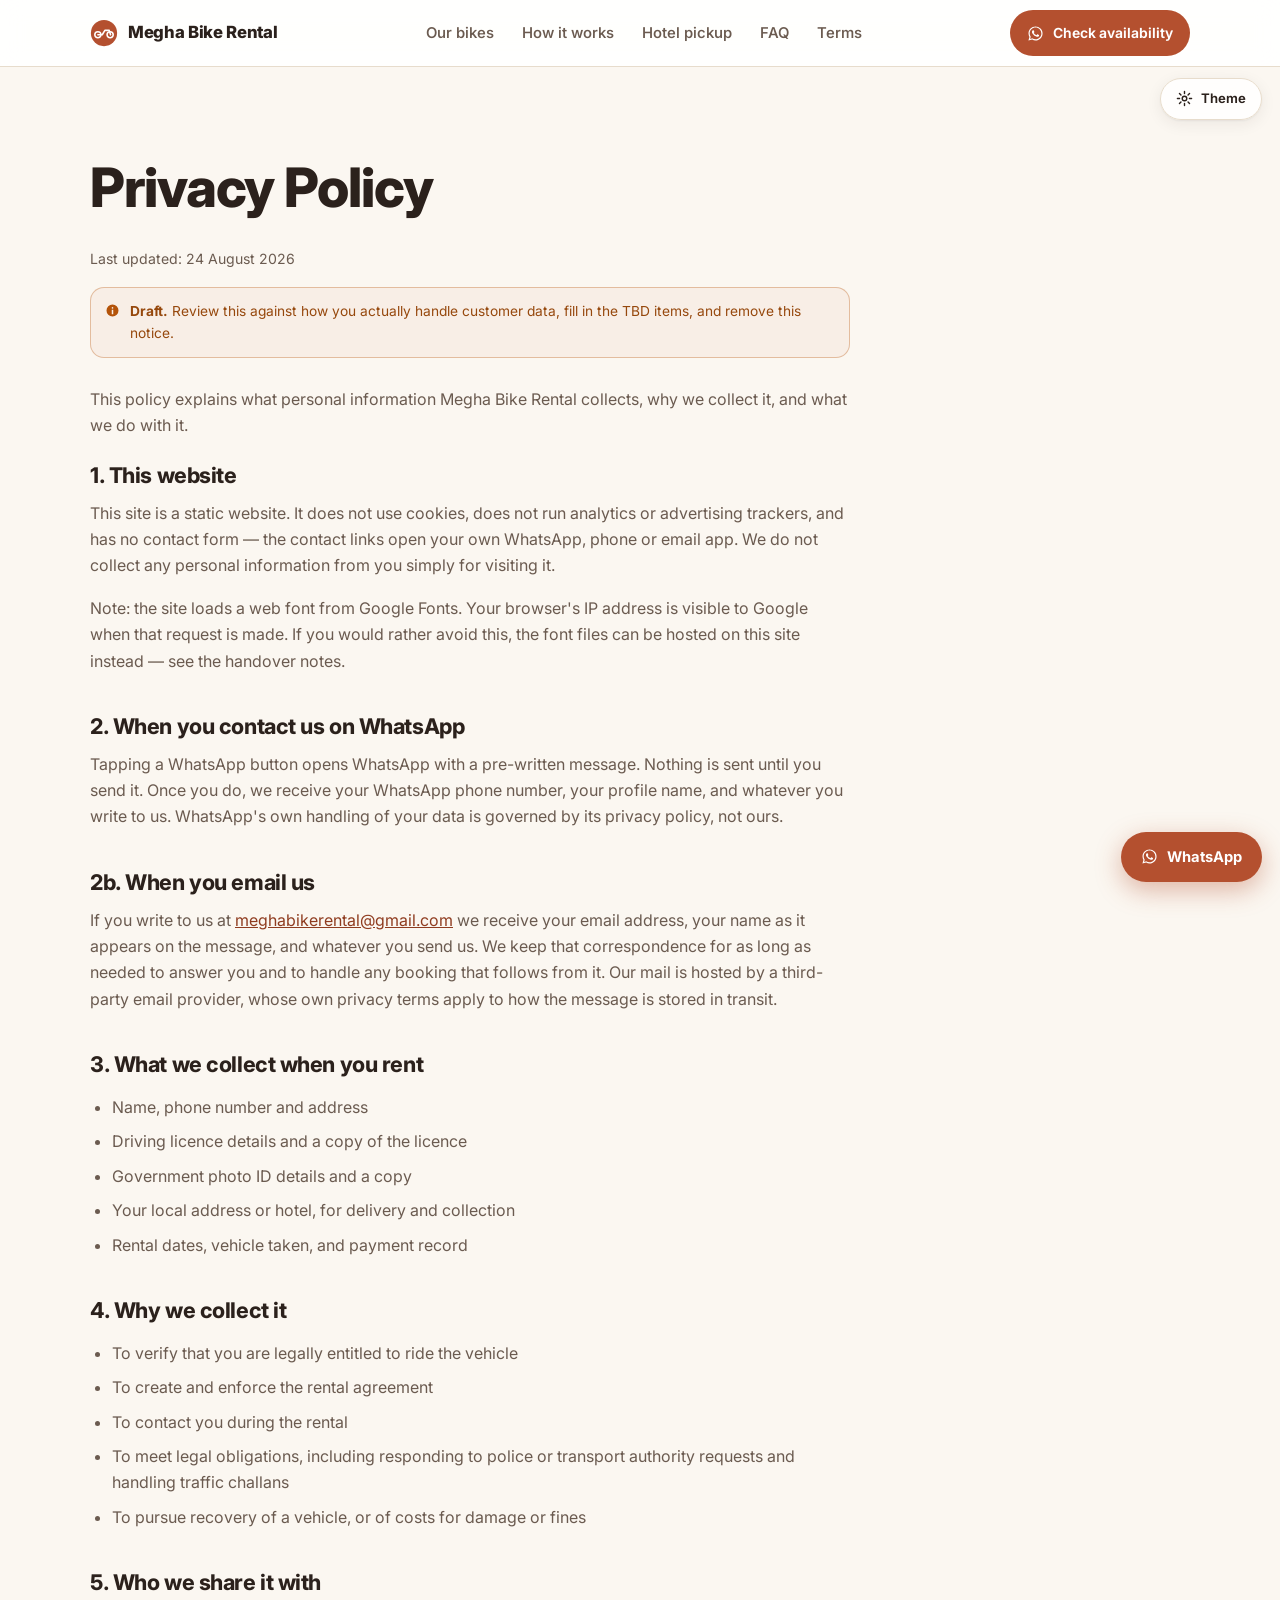
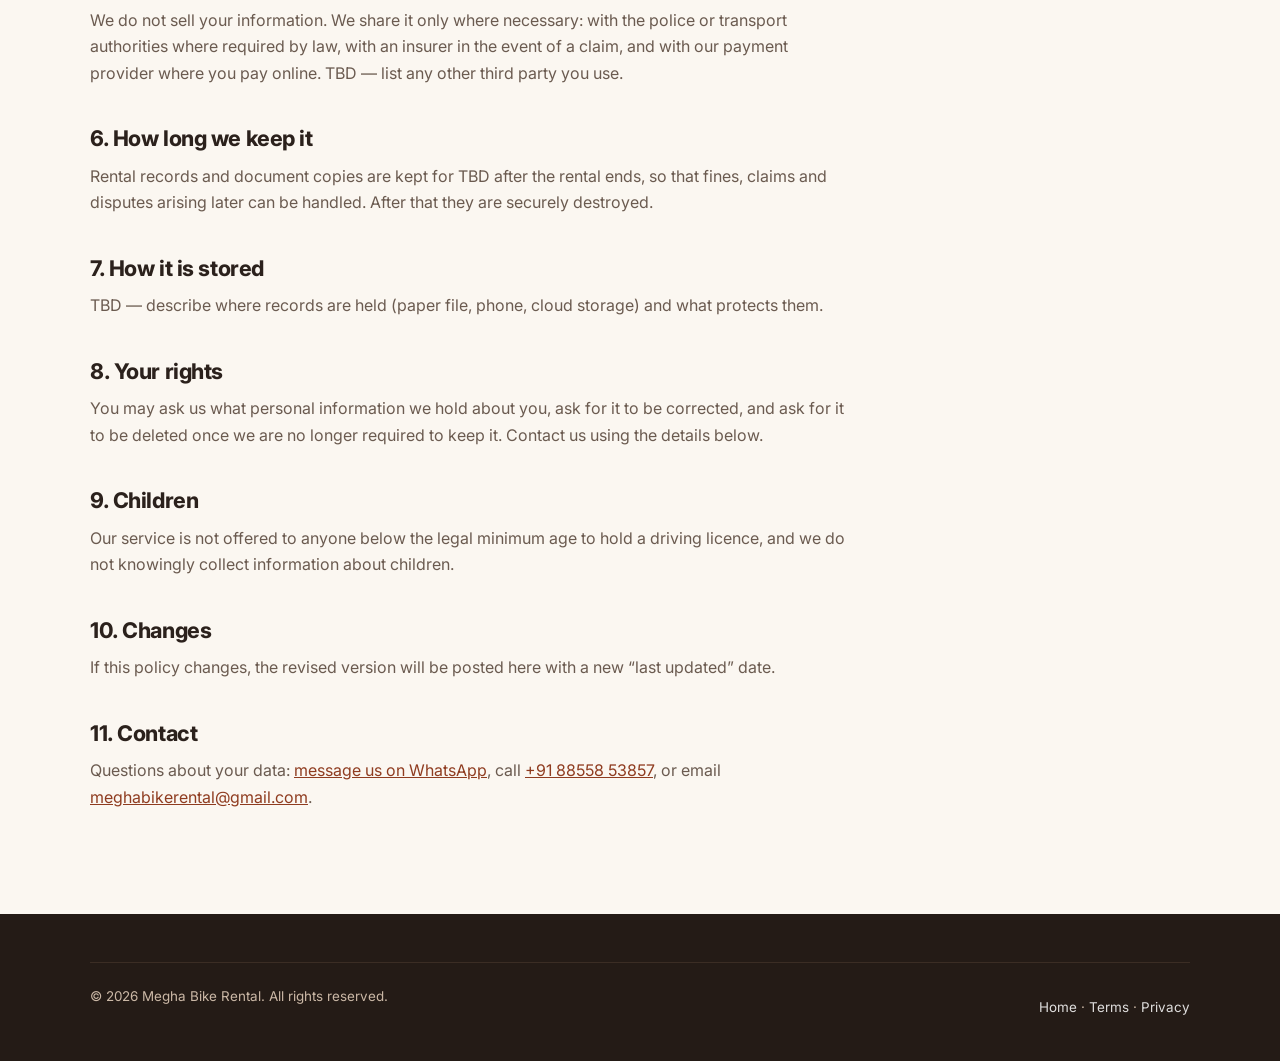
==== commit ecac41dc: "Remove attribution-required photos; site is now credit-free Owner instruction: if a photo needs cred" ====
--- a/privacy.html
+++ b/privacy.html
@@ -132,7 +132,7 @@
   <div class="wrap">
     <div class="footer__base">
       <span>&copy; <span data-year>2026</span> Megha Bike Rental. All rights reserved.</span>
-      <span><a href="index.html">Home</a> &middot; <a href="terms.html">Terms</a> &middot; <a href="privacy.html">Privacy</a> &middot; <a href="credits.html">Credits</a></span>
+      <span><a href="index.html">Home</a> &middot; <a href="terms.html">Terms</a> &middot; <a href="privacy.html">Privacy</a></span>
     </div>
   </div>
 </footer>
--- a/assets/css/styles.css
+++ b/assets/css/styles.css
@@ -233,7 +233,7 @@
   font-size: .75rem; font-weight: 700; letter-spacing: .06em;
   text-transform: uppercase; color: var(--accent);
 }
-.card__tag--out { background: rgba(16,32,26,.82); color: #fff; }
+.card__tag--out { background: rgba(var(--hero-scrim),.84); color: #fff; }
 
 .card__body { padding: 18px 18px 20px; display: flex; flex-direction: column; flex: 1; }
 .card__body h3 { margin-bottom: 4px; }
@@ -468,21 +468,24 @@
 .place p { margin: 0; font-size: .86rem; color: var(--on-photo-faint); }
 
 /* ==========================================================================
-   Photo credits
+   Touch targets — footer and base links are navigation, not body copy
    ========================================================================== */
 
-.credits {
-  margin-top: 34px; padding-top: 22px;
-  border-top: 1px solid var(--line);
-  font-size: .78rem; color: var(--ink-faint); line-height: 1.7;
-}
-.credits a { color: var(--ink-soft); }
-.credits h4 {
-  font-size: .72rem; font-weight: 700; letter-spacing: .1em;
-  text-transform: uppercase; color: var(--ink-soft); margin: 0 0 8px;
-}
-
-/* Themed placeholder art for vehicles awaiting a real photograph */
+.footer li a,
+.footer__base a {
+  display: inline-flex; align-items: center;
+  min-height: 44px; padding-block: 4px;
+}
+.footer__base { row-gap: 4px; }
+
+/* Comfortable tap row for the FAQ disclosures */
+.faq summary { min-height: 52px; display: flex; align-items: center; }
+
+/* ==========================================================================
+   Placeholder art + "Photo on request" badge
+   Inline SVG (not <img>) so it inherits the active palette via currentColor.
+   ========================================================================== */
+
 .card__illus {
   width: 100%; height: 100%;
   display: flex; align-items: center; justify-content: center;
@@ -491,34 +494,18 @@
 }
 .card__illus svg { width: 72%; height: auto; opacity: .82; }
 
-/* Photo-less card: the badge itself asks for real photos over WhatsApp */
 .card__note {
   position: absolute; right: 10px; bottom: 10px;
-  padding: 5px 10px; border-radius: 7px;
-  background: rgba(var(--hero-scrim),.80); color: #fff;
+  display: inline-flex; align-items: center;
+  min-height: 44px; padding: 6px 13px; border-radius: 10px;
+  background: rgba(var(--hero-scrim),.82); color: #fff;
   font-size: .75rem; font-weight: 600; letter-spacing: .03em;
   text-decoration: none;
   transition: background .2s var(--ease);
 }
-a.card__note {
-  display: inline-flex; align-items: center; min-height: 40px; padding: 6px 12px;
-}
 a.card__note:hover { background: var(--accent); color: var(--accent-ink); }
 
-/* keep the price block pinned to the bottom so buttons align across a row */
+/* Price pinned to the bottom so buttons align across a grid row regardless
+   of blurb length. Do not put flex:1 back on .card__blurb. */
 .card__blurb { flex: 0 0 auto; }
 .price { margin-top: auto; }
-
-/* ==========================================================================
-   Touch targets — footer and base links are navigation, not body copy
-   ========================================================================== */
-
-.footer li a,
-.footer__base a {
-  display: inline-flex; align-items: center;
-  min-height: 44px; padding-block: 4px;
-}
-.footer__base { row-gap: 4px; }
-
-/* Comfortable tap row for the FAQ disclosures */
-.faq summary { min-height: 52px; display: flex; align-items: center; }
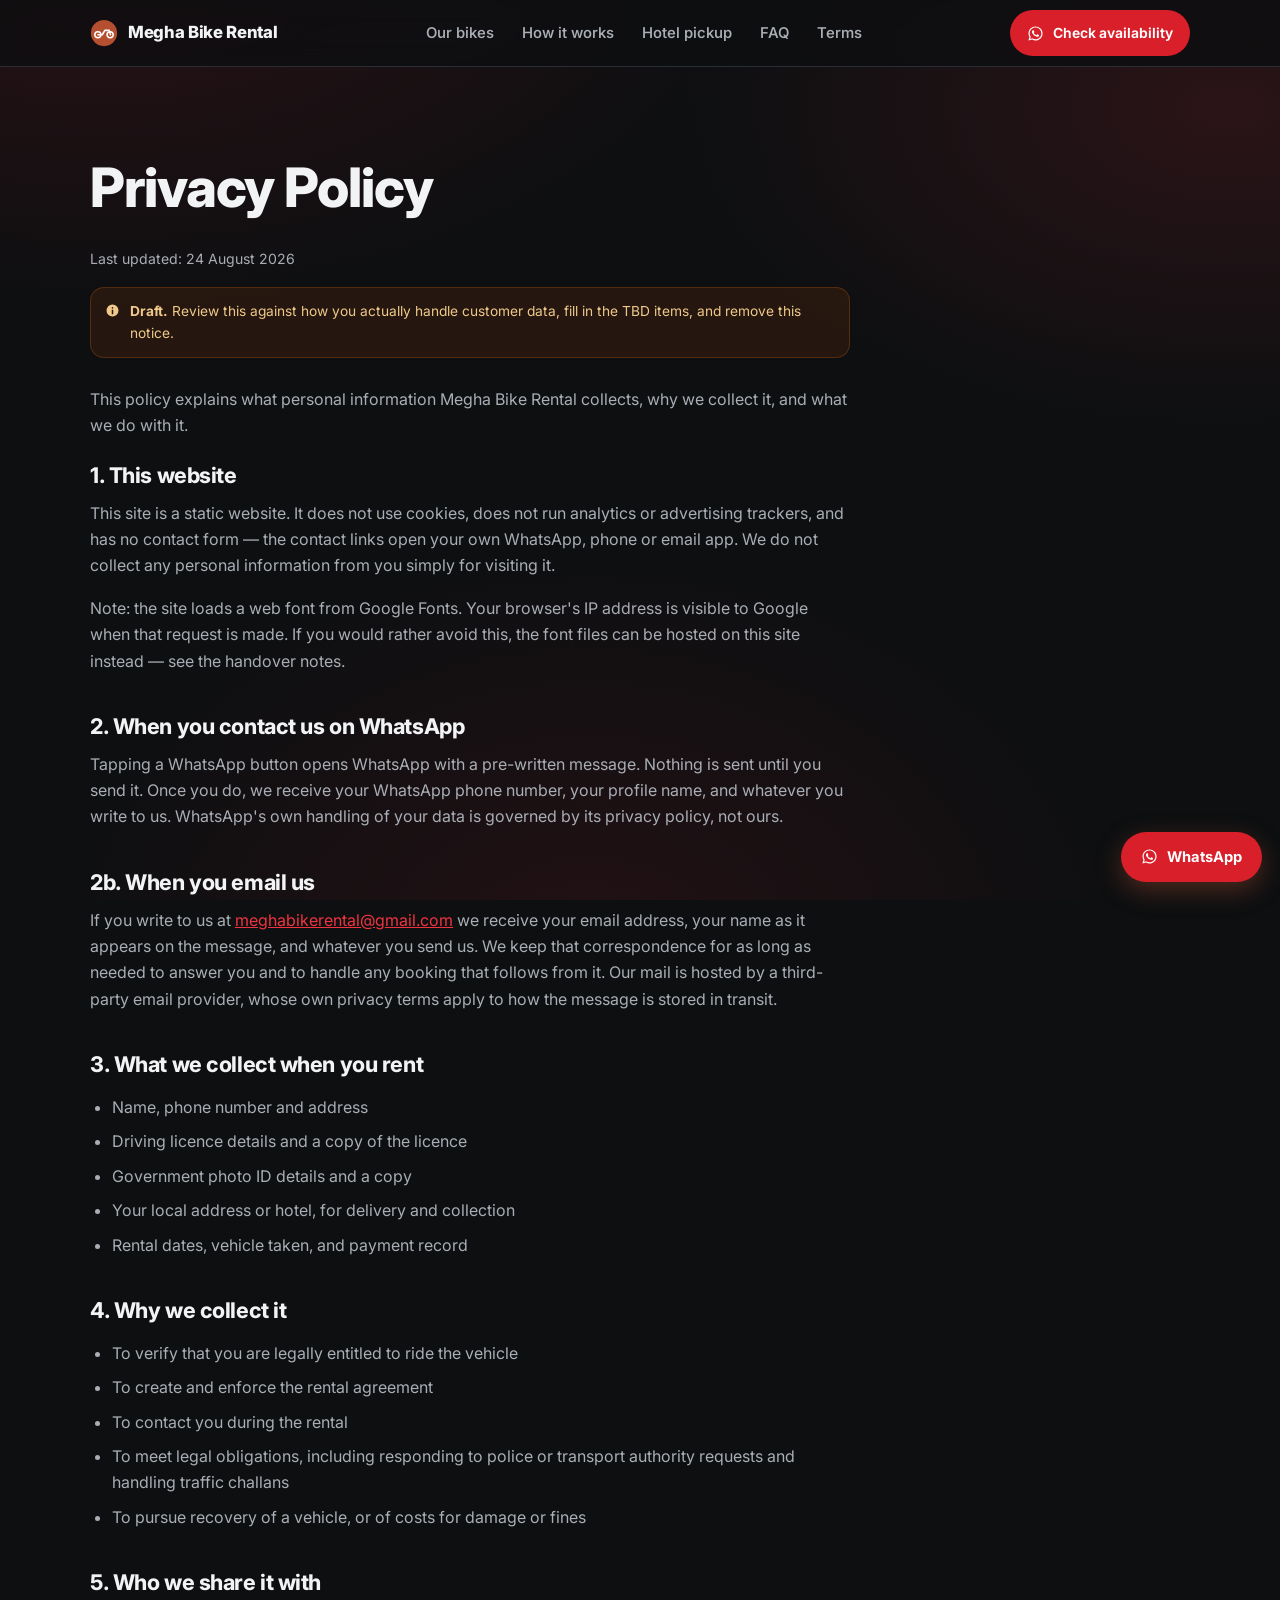
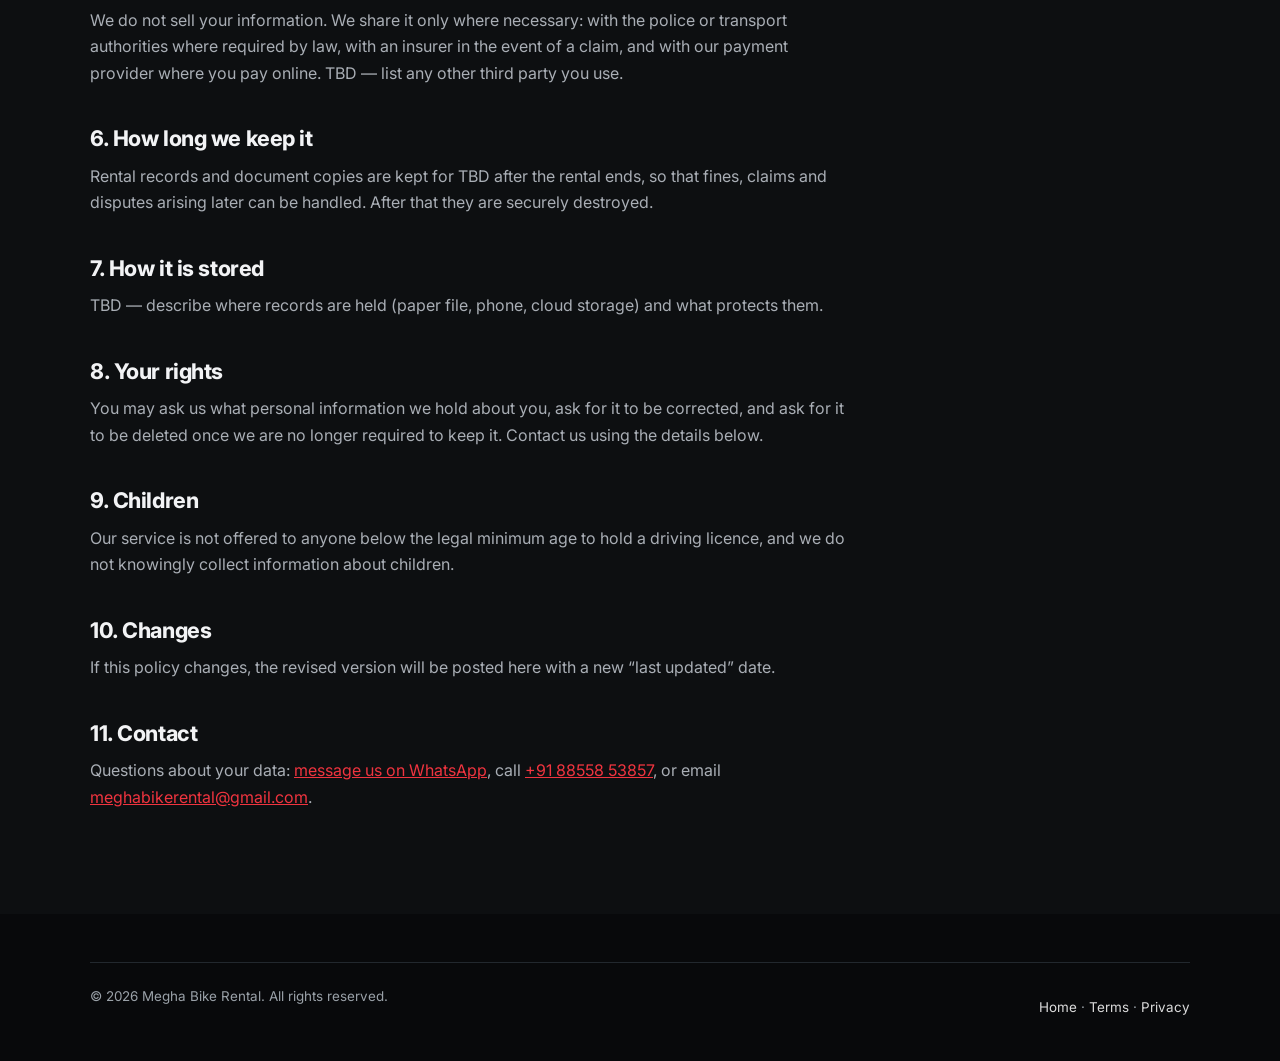
==== commit df8efc3e: "Lock theme to Carbon & Racing Red + Water; remove the theme picker Final look set as data-palette="c" ====
--- a/privacy.html
+++ b/privacy.html
@@ -1,5 +1,5 @@
 <!DOCTYPE html>
-<html lang="en-IN">
+<html lang="en-IN" data-palette="carbon" data-finish="water">
 <head>
 <meta charset="utf-8">
 <meta name="viewport" content="width=device-width, initial-scale=1">
@@ -14,9 +14,6 @@
 <link rel="stylesheet" href="https://fonts.googleapis.com/css2?family=Inter:wght@400;500;600;700;800&display=swap">
 <link rel="stylesheet" href="assets/css/styles.css">
 <link rel="stylesheet" href="assets/css/themes.css">
-<script>/* no-flash: apply saved theme before first paint (preview tool) */
-(function(){try{var v=JSON.parse(localStorage.getItem('mbr-theme'));if(v&&v.palette&&v.finish){var r=document.documentElement;r.setAttribute('data-palette',v.palette);r.setAttribute('data-finish',v.finish);}}catch(e){}})();</script>
-<script src="assets/js/theme.js" defer></script>
 </head>
 <body>
 <a class="skip" href="#main">Skip to content</a>
--- a/assets/css/styles.css
+++ b/assets/css/styles.css
@@ -23,6 +23,7 @@
   --deep-line:   #3b2d24;
   --header-bg:   rgba(255,255,255,.90);
   --amber:       #b45309;
+  --danger:      #c0392b;
   --hero-scrim:  30,22,17;
 
   /* Finish tokens — overridden by [data-finish] in themes.css */
@@ -97,6 +98,7 @@
 .header {
   position: sticky; top: 0; z-index: 100;
   background: var(--header-bg);
+  -webkit-backdrop-filter: saturate(180%) blur(12px);
   backdrop-filter: saturate(180%) blur(12px);
   border-bottom: 1px solid var(--line);
 }
@@ -509,3 +511,116 @@
    of blurb length. Do not put flex:1 back on .card__blurb. */
 .card__blurb { flex: 0 0 auto; }
 .price { margin-top: auto; }
+
+/* ==========================================================================
+   Enquiry form — composes a WhatsApp message client-side, sends nothing
+   ========================================================================== */
+
+.form {
+  max-width: 720px;
+  padding: clamp(22px, 4vw, 34px);
+  border: 1px solid var(--card-border);
+  border-radius: var(--radius-lg);
+  background: var(--surface-alpha);
+  -webkit-backdrop-filter: var(--surface-blur);
+  backdrop-filter: var(--surface-blur);
+  box-shadow: var(--shadow);
+}
+
+.form__grid {
+  display: grid; gap: 4px 18px;
+  grid-template-columns: 1fr;
+}
+@media (min-width: 620px) { .form__grid { grid-template-columns: 1fr 1fr; } }
+
+.field { margin: 0 0 16px; display: flex; flex-direction: column; }
+.field--full { grid-column: 1 / -1; }
+
+.field label {
+  margin-bottom: 6px;
+  font-size: .86rem; font-weight: 650; color: var(--ink);
+}
+.field label span[aria-hidden] { color: var(--accent); }
+.field__hint { font-weight: 500; color: var(--ink-faint); font-size: .8rem; }
+
+.field input,
+.field select,
+.field textarea {
+  width: 100%; min-height: 46px;
+  padding: 11px 13px;
+  border: 1px solid var(--line); border-radius: var(--radius);
+  background: var(--surface);
+  color: var(--ink);
+  font: inherit; font-size: 1rem;   /* 16px stops iOS Safari zooming on focus */
+  transition: border-color .2s var(--ease), box-shadow .2s var(--ease);
+  -webkit-appearance: none; appearance: none;
+}
+.field textarea { min-height: 84px; resize: vertical; line-height: 1.55; }
+
+/* native select needs its arrow back after appearance:none */
+.field select {
+  background-image: linear-gradient(45deg, transparent 50%, currentColor 50%),
+                    linear-gradient(135deg, currentColor 50%, transparent 50%);
+  background-position: calc(100% - 19px) calc(50% + 2px), calc(100% - 13px) calc(50% + 2px);
+  background-size: 6px 6px, 6px 6px;
+  background-repeat: no-repeat;
+  padding-right: 38px;
+}
+
+.field input:focus,
+.field select:focus,
+.field textarea:focus {
+  outline: none;
+  border-color: var(--accent);
+  box-shadow: 0 0 0 3px color-mix(in srgb, var(--accent) 24%, transparent);
+}
+
+/* Invalid fields get a tinted fill as well as a red border — on the warm
+   palettes the accent focus ring is also reddish, so border colour alone is
+   not a reliable signal. */
+.field input.is-invalid,
+.field select.is-invalid,
+.field textarea.is-invalid {
+  border-color: var(--danger);
+  background-color: color-mix(in srgb, var(--danger) 8%, var(--surface));
+}
+.field input.is-invalid:focus,
+.field select.is-invalid:focus,
+.field textarea.is-invalid:focus {
+  border-color: var(--danger);
+  box-shadow: 0 0 0 3px color-mix(in srgb, var(--danger) 26%, transparent);
+}
+.field__err::before { content: '\26A0\FE0E'; margin-right: 5px; }
+
+.field__err {
+  min-height: 0; margin-top: 5px;
+  font-size: .8rem; color: var(--danger);
+}
+.field__err:empty { display: none; }
+
+.form__summary {
+  margin: 4px 0 18px; padding: 11px 14px;
+  border-radius: var(--radius);
+  background: var(--accent-tint);
+  color: var(--ink);
+  font-size: .9rem; font-weight: 600;
+}
+.form__summary:empty { display: none; }
+
+.form__note {
+  margin: 14px 0 0;
+  font-size: .82rem; color: var(--ink-faint); line-height: 1.6;
+}
+.form__note a { color: var(--accent); }
+
+@supports not (color: color-mix(in srgb, red 50%, blue)) {
+  .field input:focus,
+  .field select:focus,
+  .field textarea:focus { box-shadow: 0 0 0 3px var(--accent-tint); }
+  .field input.is-invalid,
+  .field select.is-invalid,
+  .field textarea.is-invalid { background-color: var(--surface); border-width: 2px; }
+  .field input.is-invalid:focus,
+  .field select.is-invalid:focus,
+  .field textarea.is-invalid:focus { box-shadow: none; }
+}
--- a/assets/css/themes.css
+++ b/assets/css/themes.css
@@ -1,11 +1,19 @@
 /* ==========================================================================
    Megha Bike Rental — palettes & finishes
    --------------------------------------------------------------------------
-   Applied by assets/js/theme.js as attributes on <html>:
-       data-palette="sand|obsidian|glacier|abyss|midnight|carbon"
-       data-finish="matte|crystal|water"
-   Once a combination is chosen, copy its tokens into :root in styles.css and
-   delete the picker. See docs/HANDOVER.md.
+   The live theme is fixed on <html> in each page:
+       <html lang="en-IN" data-palette="carbon" data-finish="water">
+
+   To change the whole site's look, edit those two attributes in index.html,
+   terms.html and privacy.html. Nothing else needs to change.
+
+   Palettes: sand ivory glacier steel obsidian espresso
+             midnight burgundy carbon gunmetal abyss dusk
+   Finishes: matte crystal water metal vapour
+
+   The other combinations are kept because they cost nothing and make a future
+   restyle a two-attribute edit. The picker that used to switch them live was
+   removed before handover.
    ========================================================================== */
 
 /* ==========================================================================
@@ -188,7 +196,10 @@
   border-radius: 999px; margin-bottom: 14px; mix-blend-mode: normal;
 }
 [data-finish="crystal"] .band { position: relative; overflow: hidden; }
-[data-finish="crystal"] .header { backdrop-filter: blur(20px) saturate(180%); }
+[data-finish="crystal"] .header {
+  -webkit-backdrop-filter: blur(20px) saturate(180%);
+  backdrop-filter: blur(20px) saturate(180%);
+}
 [data-finish="crystal"] .card:hover {
   border-color: color-mix(in srgb, var(--accent) 55%, transparent);
   box-shadow: var(--shadow-lg), 0 0 0 1px color-mix(in srgb, #fff 14%, transparent) inset;
@@ -322,6 +333,7 @@
 [data-palette="gunmetal"] .card__tag,
 [data-palette="dusk"] .card__tag {
   background: rgba(0,0,0,.62); color: var(--accent-2);
+  -webkit-backdrop-filter: blur(6px);
   backdrop-filter: blur(6px);
 }
 
@@ -361,77 +373,55 @@
 }
 
 /* ==========================================================================
-   4. Theme picker  [PREVIEW TOOL — delete with assets/js/theme.js]
+   4. Fallback for engines without color-mix()  (Safari < 16.2, Firefox < 113)
+   --------------------------------------------------------------------------
+   `background: var(--surface-alpha)` where the token holds an unsupported
+   color-mix() is invalid at computed-value time, which resolves to `initial`
+   — i.e. TRANSPARENT. Every card would lose its background. An earlier
+   fallback declaration does not help for that failure mode, so the tokens are
+   forced to solid values here instead.
    ========================================================================== */
 
-.tp {
-  position: fixed; top: 78px; right: 18px; z-index: 120;
-  font-family: var(--font);
-}
-
-.tp__toggle {
-  display: inline-flex; align-items: center; gap: 8px;
-  padding: 9px 15px; border-radius: 999px;
-  border: 1px solid var(--card-border);
-  background: color-mix(in srgb, var(--surface) 84%, transparent);
-  backdrop-filter: blur(16px) saturate(160%);
-  -webkit-backdrop-filter: blur(16px) saturate(160%);
-  color: var(--ink); font: inherit; font-size: .82rem; font-weight: 650;
-  cursor: pointer; box-shadow: var(--shadow);
-  transition: border-color .3s var(--ease), transform .2s var(--ease);
-}
-.tp__toggle:hover { border-color: var(--accent); transform: translateY(-1px); }
-
-.tp__panel {
-  position: absolute; top: calc(100% + 10px); right: 0;
-  width: min(316px, calc(100vw - 36px));
-  max-height: min(74vh, 620px); overflow-y: auto;
-  padding: 18px; border-radius: 16px;
-  border: 1px solid var(--card-border);
-  background: color-mix(in srgb, var(--surface) 92%, transparent);
-  backdrop-filter: blur(24px) saturate(170%);
-  -webkit-backdrop-filter: blur(24px) saturate(170%);
-  box-shadow: var(--shadow-lg);
-}
-
-.tp__head { margin-bottom: 16px; }
-.tp__head strong { display: block; font-size: .95rem; color: var(--ink); }
-.tp__head span { font-size: .74rem; color: var(--ink-faint); }
-
-.tp__group { margin-bottom: 16px; }
-.tp__group h5 {
-  margin: 0 0 8px; font-size: .68rem; font-weight: 700;
-  letter-spacing: .12em; text-transform: uppercase; color: var(--ink-faint);
-}
-.tp__opts { display: flex; flex-direction: column; gap: 5px; }
-
-.tp__opt {
-  display: flex; align-items: center; gap: 11px;
-  width: 100%; padding: 9px 11px; text-align: left;
-  border: 1px solid transparent; border-radius: 11px;
-  background: transparent; font: inherit; color: var(--ink);
-  cursor: pointer; transition: background .2s var(--ease), border-color .2s var(--ease);
-}
-.tp__opt:hover { background: color-mix(in srgb, var(--ink) 7%, transparent); }
-.tp__opt[aria-pressed="true"] {
-  border-color: var(--accent);
-  background: color-mix(in srgb, var(--accent) 14%, transparent);
-}
-
-.tp__sw { display: inline-flex; flex: none; border-radius: 6px; overflow: hidden; }
-.tp__sw i { width: 13px; height: 26px; display: block; }
-
-.tp__txt { display: flex; flex-direction: column; line-height: 1.35; min-width: 0; }
-.tp__txt b  { font-size: .84rem; font-weight: 650; }
-.tp__txt em { font-size: .71rem; font-style: normal; color: var(--ink-faint); }
-
-.tp__cur {
-  margin: 0; padding-top: 12px; border-top: 1px solid var(--card-border);
-  font-family: ui-monospace, SFMono-Regular, Menlo, monospace;
-  font-size: .66rem; color: var(--ink-faint); word-break: break-all;
-}
-
-@media (max-width: 560px) {
-  .tp { top: auto; bottom: 84px; right: 14px; }
-  .tp__panel { top: auto; bottom: calc(100% + 10px); }
-}
+@supports not (color: color-mix(in srgb, red 50%, blue)) {
+  [data-finish="crystal"],
+  [data-finish="water"],
+  [data-finish="vapour"],
+  [data-finish="metal"] {
+    --surface-alpha: var(--surface);
+    --card-border: var(--line);
+  }
+
+  /* derived light accent used on photo scrims */
+  :root { --on-photo-accent: var(--accent-2); }
+
+  /* decorative sheens degrade to nothing rather than a broken paint */
+  [data-finish="crystal"] .card::before,
+  [data-finish="crystal"] .panel::before,
+  [data-finish="crystal"] .band::before,
+  [data-finish="water"] .card::after,
+  [data-finish="metal"] .card::before,
+  [data-finish="metal"] .panel::before { display: none; }
+
+  [data-finish="water"] body,
+  [data-finish="vapour"] body { background-image: none; }
+
+  [data-finish="metal"] .card,
+  [data-finish="metal"] .panel,
+  [data-finish="metal"] .steps li { background-image: none; }
+
+  /* warning notes keep a readable solid treatment */
+  [data-palette="obsidian"] .note, [data-palette="abyss"] .note,
+  [data-palette="midnight"] .note, [data-palette="carbon"] .note,
+  [data-palette="espresso"] .note, [data-palette="burgundy"] .note,
+  [data-palette="gunmetal"] .note, [data-palette="dusk"] .note {
+    background: var(--bg-2); border-color: var(--line); color: #f0c98a;
+  }
+  .note { background: var(--bg-2); border-color: var(--line); color: var(--ink); }
+}
+
+/* Error red, readable on each palette (Carbon uses amber so it is not confused
+   with its racing-red accent). */
+[data-palette="obsidian"], [data-palette="abyss"], [data-palette="midnight"],
+[data-palette="espresso"], [data-palette="burgundy"], [data-palette="gunmetal"],
+[data-palette="dusk"] { --danger: #ff7a6b; }
+[data-palette="carbon"] { --danger: #ffb020; }
